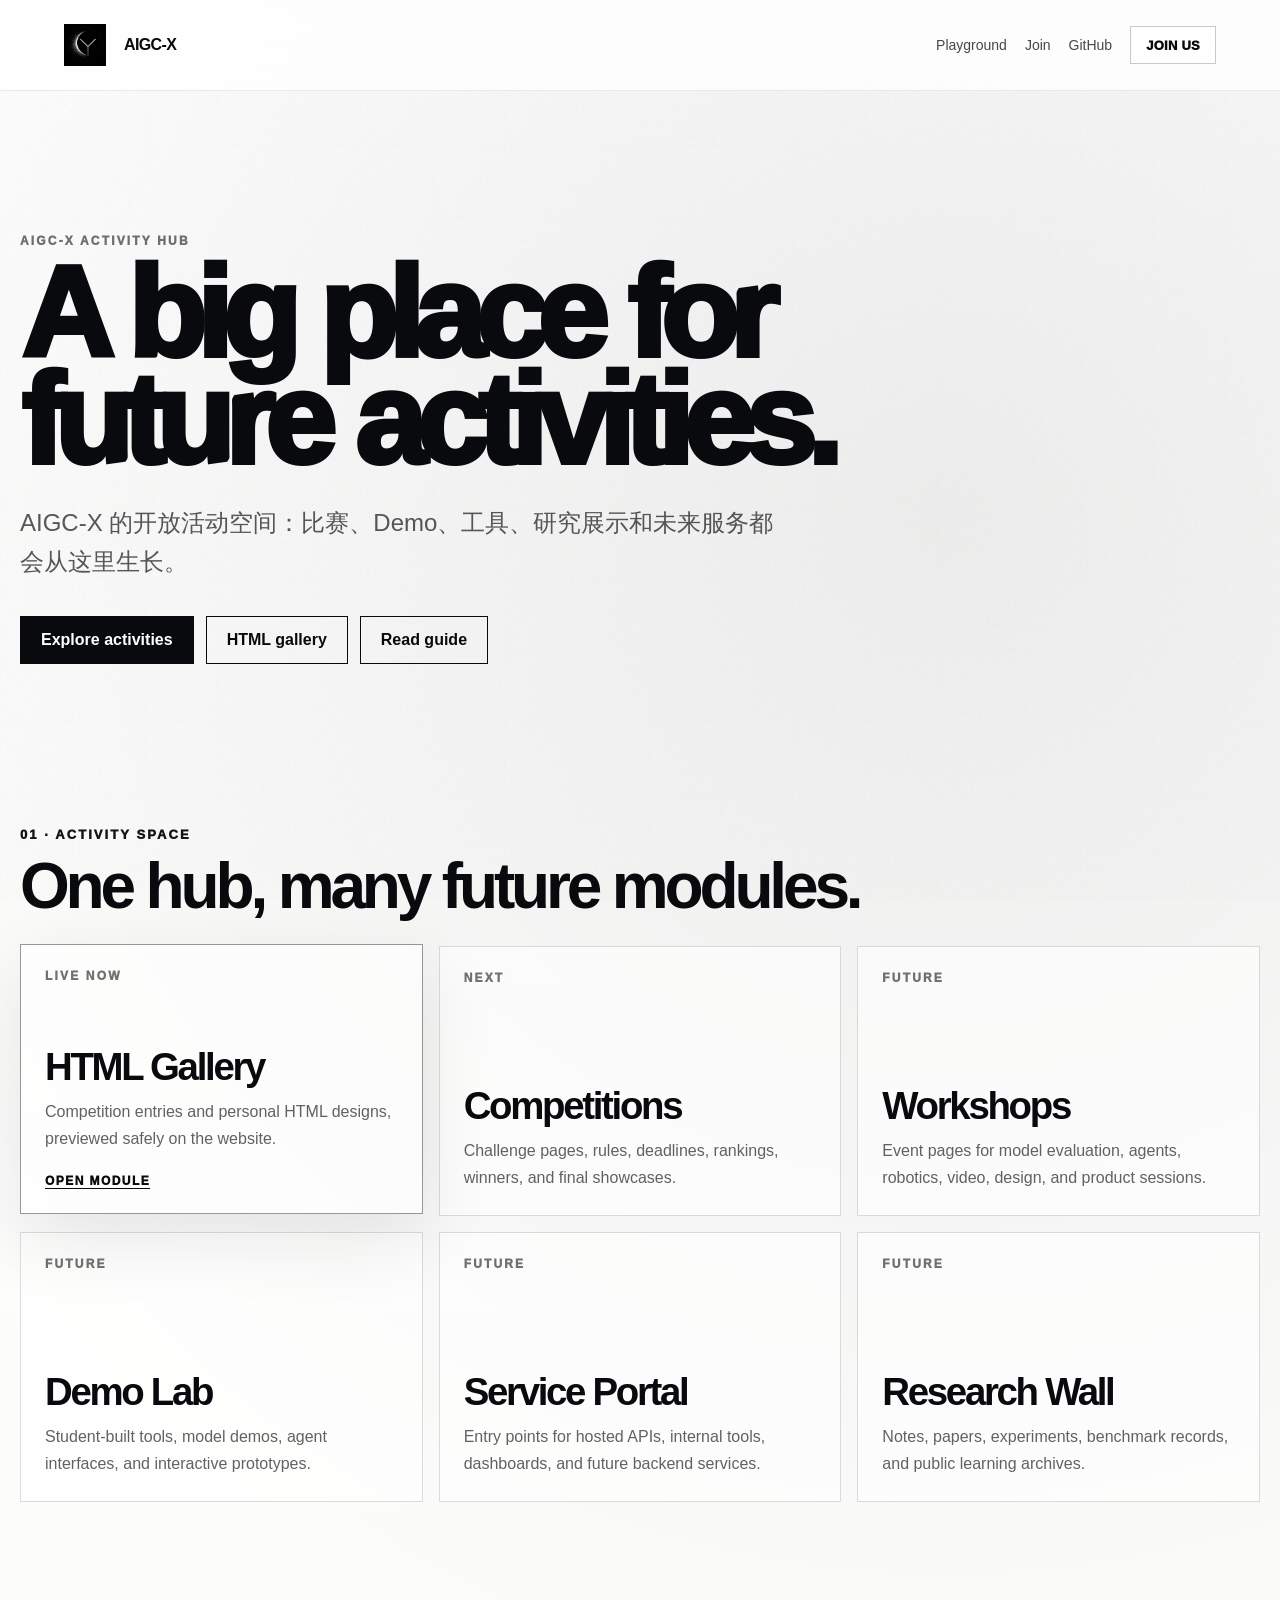
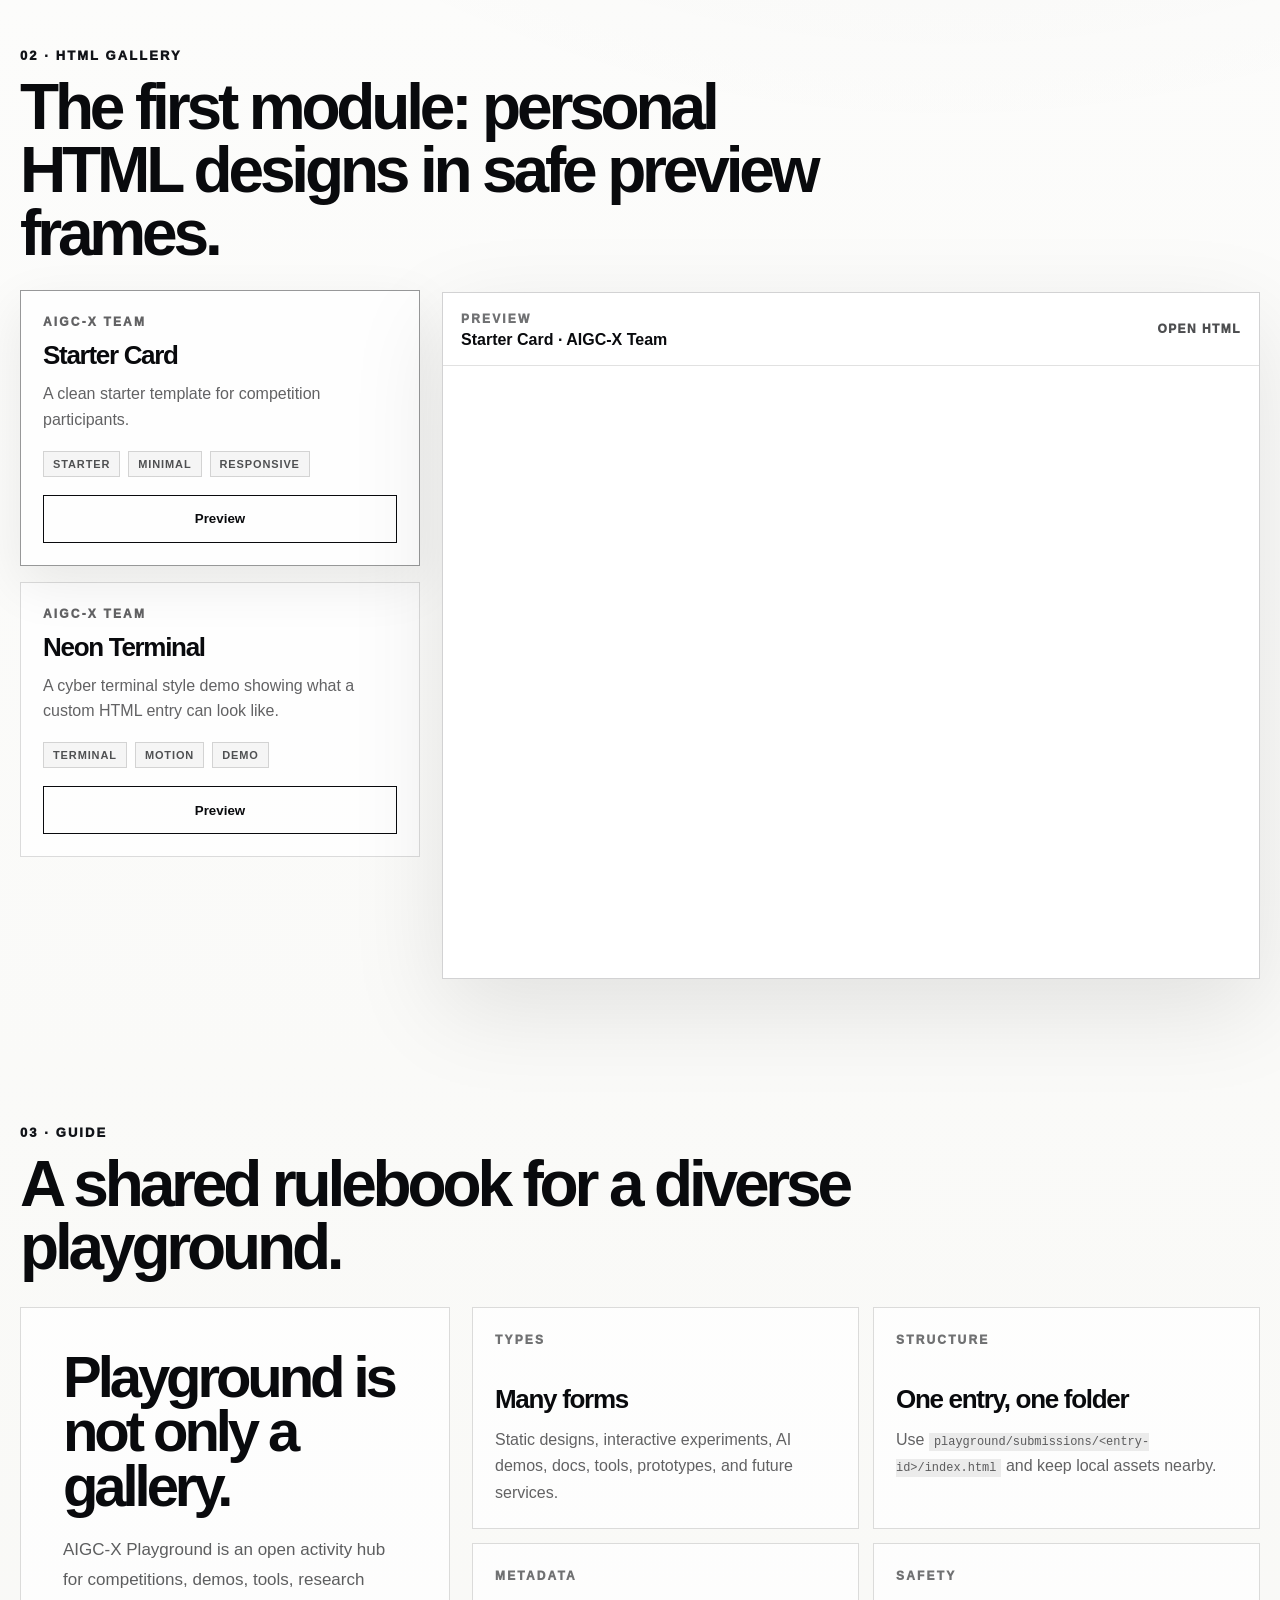
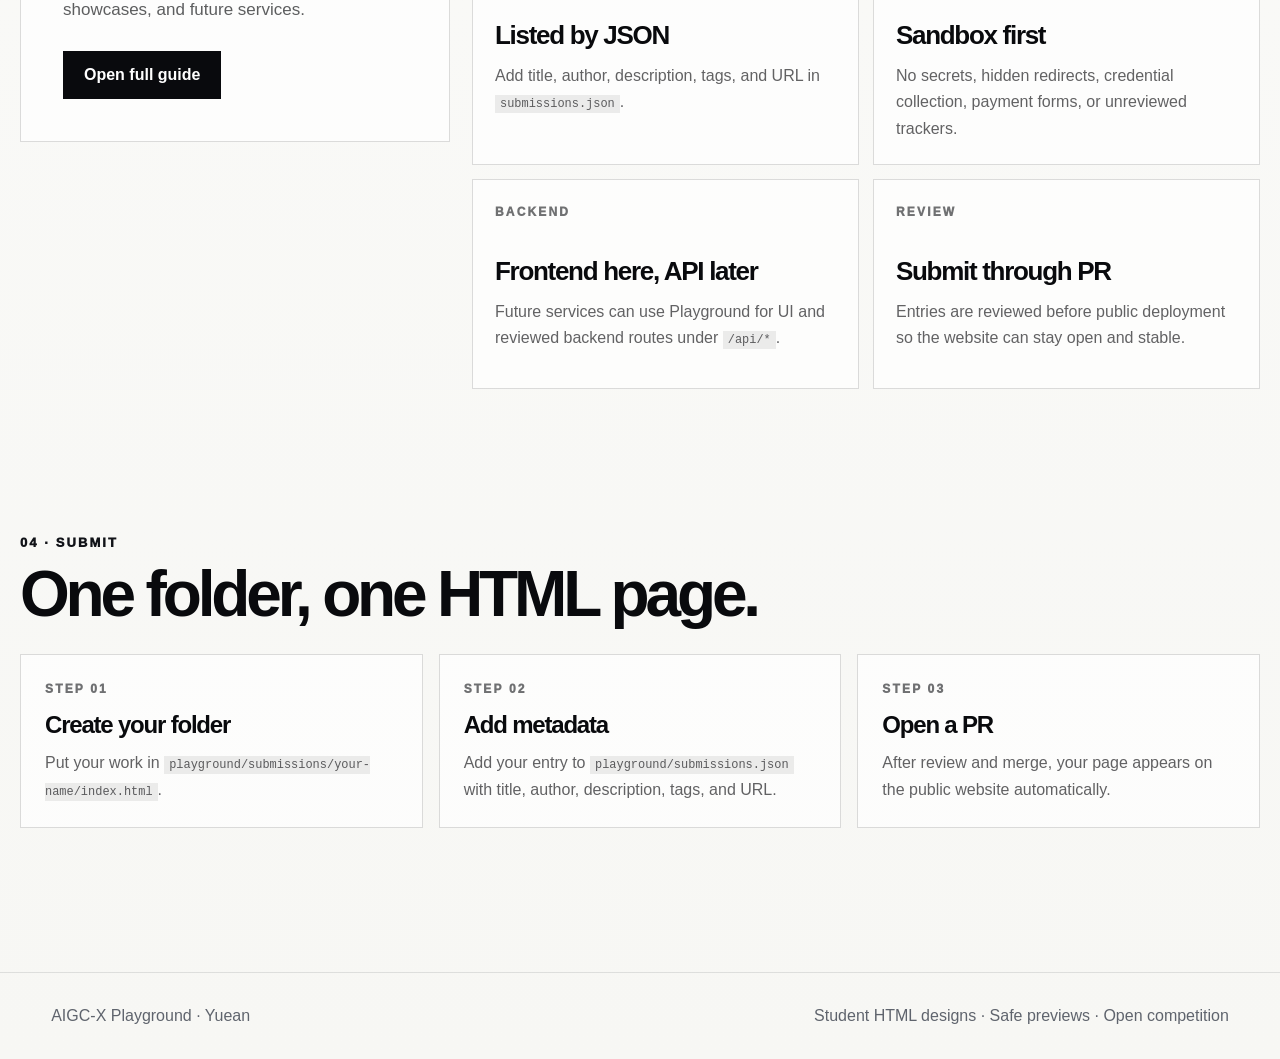
==== playground/index.html @ ba8da53d "Add Playground activity hub 我是王越  Signed-off-by: wangyue789 <wangyue789@noreply.gitcode.com>" ====
<!doctype html>
<html lang="en">
<head>
  <meta charset="UTF-8" />
  <meta name="viewport" content="width=device-width, initial-scale=1.0" />
  <title>AIGC-X Playground · Yuean</title>
  <meta name="description" content="AIGC-X Playground is a competition gallery for student-built HTML designs." />
  <meta name="theme-color" content="#ffffff" />
  <link rel="icon" type="image/png" href="../assets/favicon.png" />
  <link rel="stylesheet" href="../styles.css?v=20260609-playground" />
</head>
<body class="playground-page">
  <div class="noise"></div>

  <header class="nav">
    <a class="brand" href="../index.html" aria-label="AIGC-X home">
      <img class="brand-logo" src="../assets/yueon-mark-256.webp" alt="AIGC-X" width="42" height="42" decoding="async" />
      <span>AIGC-X</span>
    </a>
    <div class="nav-actions">
      <nav class="nav-links" aria-label="Main navigation">
        <a href="./index.html" aria-current="page">Playground</a>
        <a href="../join.html">Join</a>
        <a href="https://github.com/Yueon-Labs" target="_blank" rel="noreferrer">GitHub</a>
      </nav>
      <a class="nav-join" href="../join.html">Join us</a>
    </div>
  </header>

  <main class="playground-main">
    <section class="section-shell playground-hero" aria-labelledby="playgroundTitle">
      <p class="playground-kicker">AIGC-X Activity Hub</p>
      <h1 id="playgroundTitle">A big place for future activities.</h1>
      <p class="playground-lede">
        AIGC-X 的开放活动空间：比赛、Demo、工具、研究展示和未来服务都会从这里生长。
      </p>
      <div class="playground-actions">
        <a class="btn btn-primary" href="#activities">Explore activities</a>
        <a class="btn btn-secondary" href="#gallery">HTML gallery</a>
        <a class="btn btn-secondary" href="#guide">Read guide</a>
      </div>
    </section>

    <section class="section-shell activity-hub" id="activities" aria-labelledby="activitiesTitle">
      <div class="section-heading">
        <span>01 · Activity space</span>
        <h2 id="activitiesTitle">One hub, many future modules.</h2>
      </div>
      <div class="activity-grid">
        <article class="activity-card is-live">
          <span>Live now</span>
          <h3>HTML Gallery</h3>
          <p>Competition entries and personal HTML designs, previewed safely on the website.</p>
          <a href="#gallery">Open module</a>
        </article>
        <article class="activity-card">
          <span>Next</span>
          <h3>Competitions</h3>
          <p>Challenge pages, rules, deadlines, rankings, winners, and final showcases.</p>
        </article>
        <article class="activity-card">
          <span>Future</span>
          <h3>Workshops</h3>
          <p>Event pages for model evaluation, agents, robotics, video, design, and product sessions.</p>
        </article>
        <article class="activity-card">
          <span>Future</span>
          <h3>Demo Lab</h3>
          <p>Student-built tools, model demos, agent interfaces, and interactive prototypes.</p>
        </article>
        <article class="activity-card">
          <span>Future</span>
          <h3>Service Portal</h3>
          <p>Entry points for hosted APIs, internal tools, dashboards, and future backend services.</p>
        </article>
        <article class="activity-card">
          <span>Future</span>
          <h3>Research Wall</h3>
          <p>Notes, papers, experiments, benchmark records, and public learning archives.</p>
        </article>
      </div>
    </section>

    <section class="section-shell playground-panel" id="gallery" aria-labelledby="galleryTitle">
      <div class="section-heading">
        <span>02 · HTML Gallery</span>
        <h2 id="galleryTitle">The first module: personal HTML designs in safe preview frames.</h2>
      </div>
      <div class="playground-layout">
        <div class="submission-list" id="submissionList" aria-label="Competition submissions"></div>
        <section class="preview-stage" aria-label="Selected submission preview">
          <div class="preview-toolbar">
            <div>
              <span class="preview-label">Preview</span>
              <strong id="previewTitle">Select a submission</strong>
            </div>
            <a class="preview-open" id="previewOpen" href="#" target="_blank" rel="noreferrer" aria-disabled="true">Open HTML</a>
          </div>
          <iframe
            id="submissionFrame"
            title="Submission preview"
            sandbox="allow-scripts"
            loading="lazy"
            referrerpolicy="no-referrer"
          ></iframe>
        </section>
      </div>
    </section>

    <section class="section-shell playground-guide" id="guide" aria-labelledby="guideTitle">
      <div class="section-heading">
        <span>03 · Guide</span>
        <h2 id="guideTitle">A shared rulebook for a diverse playground.</h2>
      </div>
      <div class="guide-layout">
        <article class="guide-intro">
          <h3>Playground is not only a gallery.</h3>
          <p>
            AIGC-X Playground is an open activity hub for competitions, demos, tools,
            research showcases, and future services.
          </p>
          <a class="btn btn-primary" href="./GUIDE.md" target="_blank" rel="noreferrer">Open full guide</a>
        </article>
        <div class="guide-cards">
          <article>
            <span>Types</span>
            <h3>Many forms</h3>
            <p>Static designs, interactive experiments, AI demos, docs, tools, prototypes, and future services.</p>
          </article>
          <article>
            <span>Structure</span>
            <h3>One entry, one folder</h3>
            <p>Use <code>playground/submissions/&lt;entry-id&gt;/index.html</code> and keep local assets nearby.</p>
          </article>
          <article>
            <span>Metadata</span>
            <h3>Listed by JSON</h3>
            <p>Add title, author, description, tags, and URL in <code>submissions.json</code>.</p>
          </article>
          <article>
            <span>Safety</span>
            <h3>Sandbox first</h3>
            <p>No secrets, hidden redirects, credential collection, payment forms, or unreviewed trackers.</p>
          </article>
          <article>
            <span>Backend</span>
            <h3>Frontend here, API later</h3>
            <p>Future services can use Playground for UI and reviewed backend routes under <code>/api/*</code>.</p>
          </article>
          <article>
            <span>Review</span>
            <h3>Submit through PR</h3>
            <p>Entries are reviewed before public deployment so the website can stay open and stable.</p>
          </article>
        </div>
      </div>
    </section>

    <section class="section-shell playground-submit" id="submit" aria-labelledby="submitTitle">
      <div class="section-heading">
        <span>04 · Submit</span>
        <h2 id="submitTitle">One folder, one HTML page.</h2>
      </div>
      <div class="submit-grid">
        <article>
          <span>Step 01</span>
          <h3>Create your folder</h3>
          <p>Put your work in <code>playground/submissions/your-name/index.html</code>.</p>
        </article>
        <article>
          <span>Step 02</span>
          <h3>Add metadata</h3>
          <p>Add your entry to <code>playground/submissions.json</code> with title, author, description, tags, and URL.</p>
        </article>
        <article>
          <span>Step 03</span>
          <h3>Open a PR</h3>
          <p>After review and merge, your page appears on the public website automatically.</p>
        </article>
      </div>
    </section>
  </main>

  <footer class="footer">
    <span>AIGC-X Playground · Yuean</span>
    <span>Student HTML designs · Safe previews · Open competition</span>
  </footer>

  <script src="./playground.js?v=20260609-playground" defer></script>
</body>
</html>
---- styles.css ----
:root {
  color-scheme: light;
  --bg: #fff;
  --ink: #090a0d;
  --muted: #777b84;
  --line: rgba(9,10,13,.16);
  --soft: rgba(9,10,13,.055);
  --radius: 0px;
}

* { box-sizing: border-box; }
html { scroll-behavior: smooth; }
body {
  margin: 0;
  font-family: -apple-system, BlinkMacSystemFont, "Segoe UI", "PingFang SC", "Hiragino Sans GB", "Microsoft YaHei", "Noto Sans SC", Arial, sans-serif;
  background: var(--bg);
  color: var(--ink);
  overflow-x: hidden;
}

body::before {
  content: "";
  position: fixed;
  inset: 0;
  pointer-events: none;
  background-image:
    linear-gradient(rgba(9,10,13,.018) 1px, transparent 1px),
    linear-gradient(90deg, rgba(9,10,13,.018) 1px, transparent 1px);
  background-size: 72px 72px;
  opacity: .24;
}

.noise {
  position: fixed;
  inset: 0;
  opacity: .055;
  pointer-events: none;
  background-image: url("data:image/svg+xml,%3Csvg viewBox='0 0 240 240' xmlns='http://www.w3.org/2000/svg'%3E%3Cfilter id='n'%3E%3CfeTurbulence type='fractalNoise' baseFrequency='.9' numOctaves='3' stitchTiles='stitch'/%3E%3C/filter%3E%3Crect width='100%25' height='100%25' filter='url(%23n)' opacity='.65'/%3E%3C/svg%3E");
}

.cursor-glow {
  display: none;
  position: fixed;
  left: 0;
  top: 0;
  z-index: 1;
  width: clamp(220px, 28vw, 420px);
  height: clamp(220px, 28vw, 420px);
  border-radius: 50%;
  pointer-events: none;
  opacity: 0;
  background:
    radial-gradient(circle at 50% 50%,
      rgba(9,10,13,.105) 0%,
      rgba(9,10,13,.055) 23%,
      rgba(9,10,13,.018) 48%,
      transparent 72%);
  filter: blur(18px);
  mix-blend-mode: multiply;
  transform: translate3d(-50%, -50%, 0) scale(.92);
  transition: opacity .35s ease;
  will-change: transform, opacity;
}
.cursor-glow.is-active { opacity: .62; }
@media (pointer: fine) and (prefers-reduced-motion: no-preference) {
  .cursor-glow { display: block; }
}
@media (pointer: coarse), (prefers-reduced-motion: reduce) {
  .cursor-glow { display: none; }
}
a { color: inherit; text-decoration: none; }

.nav {
  position: fixed;
  top: 0;
  left: 0;
  right: 0;
  z-index: 10;
  display: flex;
  align-items: center;
  justify-content: space-between;
  padding: 24px clamp(24px, 5vw, 86px);
  background: rgba(255,255,255,.78);
  backdrop-filter: blur(18px);
  border-bottom: 1px solid rgba(9,10,13,.08);
}
.brand, .nav-links, .nav-actions { display: flex; align-items: center; gap: 18px; }
.brand { font-weight: 900; letter-spacing: -.04em; }
.brand-logo {
  width: 42px;
  height: 42px;
  object-fit: cover;
  display: block;
  filter: none;
}
.nav-links { color: #111318; font-size: 14px; }
.nav-links a { opacity: .78; }
.nav-links a:hover { opacity: 1; }
.nav-join {
  display: inline-flex;
  align-items: center;
  justify-content: center;
  min-height: 38px;
  padding: 0 15px;
  border: 1px solid rgba(9,10,13,.22);
  background: rgba(255,255,255,.58);
  font-size: 13px;
  font-weight: 950;
  letter-spacing: .02em;
  text-transform: uppercase;
  transition: background .2s ease, color .2s ease, border-color .2s ease, transform .2s ease;
}
.nav-join:hover,
.nav-join.is-active {
  background: var(--ink);
  border-color: var(--ink);
  color: var(--bg);
  transform: translateY(-1px);
}

.section-shell {
  width: min(1280px, calc(100vw - 40px));
  margin: 0 auto;
  position: relative;
  z-index: 1;
}

.hero {
  width: 100%;
  min-height: 100vh;
  display: grid;
  place-items: center;
  overflow: hidden;
}

#tencentField {
  position: absolute;
  inset: 0;
  z-index: auto;
  overflow: hidden;
  background: #fff;
}
.micro-word-canvas {
  position: absolute;
  inset: -2vh -6vw auto -6vw;
  width: 112vw;
  height: 70vh;
  min-height: 560px;
  opacity: .94;
  will-change: transform;
}
.ambient-word {
  position: absolute;
  left: 0;
  top: 0;
  color: rgba(9,10,13,.3);
  font-size: var(--fs, 10px);
  font-weight: 800;
  letter-spacing: .06em;
  text-transform: uppercase;
  white-space: nowrap;
  transform: translate3d(-999px, -999px, 0);
  will-change: transform, opacity;
  pointer-events: none;
}
.ambient-word.strong { color: rgba(9,10,13,.46); font-weight: 950; }


.flow-lines {
  position: absolute;
  inset: 0;
  opacity: .32;
  pointer-events: none;
  background:
    repeating-linear-gradient(
      0deg,
      transparent 0 46px,
      rgba(9,10,13,.024) 47px,
      transparent 49px
    );
  mask-image: linear-gradient(90deg, transparent, black 16%, black 84%, transparent);
  transform: translate3d(0, 0, 0);
  animation: flowDrift 18s linear infinite;
}
.flow-lines::before,
.flow-lines::after {
  content: "";
  position: absolute;
  inset: 0;
  background: repeating-linear-gradient(
    8deg,
    transparent 0 88px,
    rgba(9,10,13,.02) 89px,
    transparent 91px
  );
}
.flow-lines::after {
  background: repeating-linear-gradient(
    -7deg,
    transparent 0 118px,
    rgba(9,10,13,.016) 119px,
    transparent 121px
  );
  animation: flowDriftReverse 24s linear infinite;
}
@keyframes flowDrift {
  from { background-position: 0 0; transform: translate3d(-2%, 0, 0); }
  to { background-position: 0 240px; transform: translate3d(2%, 0, 0); }
}
@keyframes flowDriftReverse {
  from { background-position: 0 0; transform: translate3d(2%, 0, 0); }
  to { background-position: 0 -260px; transform: translate3d(-2%, 0, 0); }
}

.bottom-flow {
  position: absolute;
  left: 0;
  right: 0;
  bottom: 0;
  z-index: 2;
  height: 44vh;
  pointer-events: none;
  overflow: hidden;
  opacity: 1;
  mask-image: linear-gradient(180deg, transparent 0%, black 18%, black 92%, transparent 100%);
}
.bottom-flow::before {
  content: none;
}
.bottom-flow-canvas {
  position: absolute;
  inset: 0;
  width: 100%;
  height: 100%;
  opacity: 1;
}
.flow-word {
  position: absolute;
  left: 0;
  top: 0;
  color: rgba(9,10,13,.22);
  font-size: var(--fs, 9px);
  font-weight: 850;
  letter-spacing: .08em;
  text-transform: uppercase;
  white-space: nowrap;
  transform: translate3d(-999px,-999px,0);
  will-change: transform, opacity;
}
.flow-word.strong { color: rgba(9,10,13,.42); font-weight: 950; }
.flow-thread {
  position: absolute;
  height: 1px;
  background: linear-gradient(90deg, transparent, rgba(9,10,13,.11), transparent);
  transform-origin: center;
  opacity: .26;
}
@keyframes bottomCurrent {
  from { background-position: 0 0, 0 0; transform: translate3d(-1.5%, 0, 0); }
  to { background-position: 0 180px, 0 -220px; transform: translate3d(1.5%, 0, 0); }
}

.hero::after {
  content: "";
  position: absolute;
  inset: 0;
  z-index: 1;
  pointer-events: none;
  background:
    radial-gradient(circle at 50% 55%, rgba(255,255,255,.18) 0 10rem, rgba(255,255,255,.18) 26rem, transparent 100%);
}
.hero-center {
  position: relative;
  z-index: 2;
  text-align: center;
  transform: translateY(9vh);
}
h1 {
  margin: 0;
  font-size: clamp(54px, 8.5vw, 128px);
  line-height: .86;
  letter-spacing: -.055em;
  word-spacing: .02em;
  font-weight: 950;
  color: var(--ink);
  text-transform: uppercase;
}
.hero-center h1 { text-transform: none; }
.hero-subtitle {
  margin: 18px 0 0;
  color: rgba(9,10,13,.56);
  font-size: clamp(16px, 2.2vw, 28px);
  font-weight: 850;
  letter-spacing: .18em;
  text-transform: none;
}

.btn {
  display: inline-flex;
  align-items: center;
  justify-content: center;
  min-height: 48px;
  padding: 0 20px;
  font-weight: 800;
  border: 1px solid var(--ink);
  background: transparent;
  color: var(--ink);
  transition: background .2s ease, color .2s ease;
}
.btn:hover { background: var(--ink); color: var(--bg); }
.btn-primary { background: var(--ink); color: var(--bg); }
.btn-secondary { background: transparent; color: var(--ink); }

.manifesto { padding: 20px 0 100px; }
.manifesto p {
  margin: 0;
  padding: clamp(26px, 5vw, 52px);
  border: 1px solid var(--line);
  background: rgba(255,255,255,.38);
  color: #15171c;
  font-size: clamp(24px, 4.2vw, 52px);
  line-height: 1.14;
  letter-spacing: -.055em;
}
.section-heading { margin: 0 0 28px; }
.section-heading span { color: #111318; font-size: 13px; font-weight: 950; letter-spacing: .16em; text-transform: uppercase; }
.section-heading h2 {
  max-width: 860px;
  margin: 12px 0 0;
  font-size: clamp(34px, 5vw, 68px);
  line-height: .98;
  letter-spacing: -.065em;
}
.grid { display: grid; }
.cards-grid { grid-template-columns: repeat(3, 1fr); gap: 16px; padding-bottom: 110px; }
.scope-card, .project-card, .join-copy, .roles {
  border: 1px solid var(--line);
  background: rgba(255,255,255,.32);
}
.scope-card { min-height: 230px; padding: 24px; transition: border-color .2s ease, background .2s ease; }
.scope-card:hover { border-color: rgba(9,10,13,.55); background: rgba(255,255,255,.55); }
.scope-card span { color: rgba(9,10,13,.52); font-size: 13px; font-weight: 950; }
.scope-card h3 { margin: 44px 0 12px; font-size: 25px; letter-spacing: -.04em; }
.scope-card p { margin: 0; color: #5f646d; line-height: 1.7; }
.project-section { padding-bottom: 110px; }
.project-card {
  display: flex; align-items: flex-end; justify-content: space-between; gap: 28px;
  padding: clamp(26px, 5vw, 52px);
  background: rgba(255,255,255,.42);
}
.project-label { color: var(--ink) !important; font-size: 13px; font-weight: 950; letter-spacing: .16em; text-transform: uppercase; }
.project-card h3 { margin: 0; max-width: 780px; font-size: clamp(28px, 4vw, 52px); line-height: 1.02; letter-spacing: -.055em; }
.project-card p { color: #5f646d; line-height: 1.8; max-width: 760px; }
.join-section { padding-bottom: 90px; }
.join-grid { display: grid; grid-template-columns: 1fr .9fr; gap: 16px; }
.join-copy, .roles { padding: clamp(26px, 4vw, 42px); }
.join-copy p { color: #15171c; font-size: 22px; line-height: 1.65; margin: 0 0 28px; }
.roles { display: flex; flex-wrap: wrap; align-content: center; gap: 12px; }
.roles span {
  border: 1px solid rgba(9,10,13,.16);
  background: rgba(255,255,255,.38);
  padding: 12px 16px;
  font-weight: 850;
}
.footer {
  position: relative; z-index: 1;
  display: flex; justify-content: space-between; gap: 20px; flex-wrap: wrap;
  color: #5f646d;
  padding: 34px clamp(20px, 4vw, 72px);
  border-top: 1px solid rgba(9,10,13,.1);
}

.join-page {
  --bg: #fff;
  --ink: #080a0c;
  --line: rgba(8,10,12,.18);
  background: var(--bg);
}
.join-page .nav {
  background: rgba(255,255,255,.86);
}
.join-page .nav-join:hover,
.join-page .nav-join.is-active {
  transform: none;
}
.join-main {
  height: 100vh;
  overflow: hidden;
}
.join-hero {
  position: relative;
  height: 100vh;
  min-height: 100vh;
  overflow: hidden;
  display: grid;
  align-items: end;
  padding: clamp(118px, 16vh, 168px) clamp(20px, 5vw, 86px) clamp(34px, 7vh, 72px);
}
.join-hero::after {
  content: "";
  position: absolute;
  z-index: 1;
  left: 0;
  right: 0;
  bottom: 0;
  height: 62vh;
  pointer-events: none;
  background: linear-gradient(180deg, transparent 0%, rgba(255,255,255,.42) 30%, rgba(255,255,255,.84) 100%);
}
.join-grid-overlay {
  position: absolute;
  inset: 0;
  width: 100%;
  height: 100%;
  pointer-events: none;
}
.join-grid-overlay {
  z-index: 1;
  opacity: .5;
  background-image:
    linear-gradient(rgba(8,10,12,.05) 1px, transparent 1px),
    linear-gradient(90deg, rgba(8,10,12,.05) 1px, transparent 1px);
  background-size: 56px 56px;
  mask-image: linear-gradient(180deg, transparent, black 22%, black 86%, transparent);
}
.join-static-map {
  position: absolute;
  z-index: 1;
  inset: 90px clamp(20px, 5vw, 86px) 90px;
  pointer-events: none;
  overflow: hidden;
  border: 1px solid rgba(8,10,12,.14);
  background:
    linear-gradient(90deg, transparent 0 24%, rgba(8,10,12,.08) 24% calc(24% + 1px), transparent calc(24% + 1px) 100%),
    linear-gradient(90deg, transparent 0 62%, rgba(8,10,12,.08) 62% calc(62% + 1px), transparent calc(62% + 1px) 100%),
    linear-gradient(180deg, transparent 0 38%, rgba(8,10,12,.08) 38% calc(38% + 1px), transparent calc(38% + 1px) 100%);
}
.map-axis,
.map-label {
  position: absolute;
  display: block;
}
.map-axis {
  height: 1px;
  background: rgba(8,10,12,.42);
  transform-origin: left center;
}
.map-axis::after {
  content: "";
  position: absolute;
  left: -72px;
  top: -1px;
  width: 72px;
  height: 3px;
  background: linear-gradient(90deg, transparent, rgba(8,10,12,.72), transparent);
  animation: mapSignal 6.2s cubic-bezier(.45, 0, .2, 1) infinite;
}
.map-axis-a {
  left: 5%;
  top: 24%;
  width: 54%;
  transform: rotate(-7deg);
}
.map-axis-b {
  left: 18%;
  top: 52%;
  width: 62%;
  transform: rotate(6deg);
}
.map-axis-c {
  left: 52%;
  top: 16%;
  width: 34%;
  transform: rotate(42deg);
}
.map-axis-b::after { animation-delay: 1.5s; }
.map-axis-c::after { animation-delay: 3s; }
.map-label {
  color: rgba(8,10,12,.46);
  font-size: 10px;
  font-weight: 950;
  letter-spacing: .18em;
  text-transform: uppercase;
}
.label-a { left: 6%; top: 28%; }
.label-b { left: 50%; top: 12%; }
.label-c { right: 5%; bottom: 18%; }
@keyframes mapSignal {
  0% { transform: translateX(0); opacity: 0; }
  14% { opacity: .55; }
  52% { opacity: .55; }
  72%, 100% { transform: translateX(70vw); opacity: 0; }
}
.join-content {
  position: relative;
  z-index: 2;
  width: min(980px, 100%);
}
.join-statement {
  max-width: 900px;
}
.join-kicker {
  margin: 0 0 18px;
  font-size: 13px;
  font-weight: 950;
  letter-spacing: .16em;
  text-transform: uppercase;
  text-shadow: 0 0 18px rgba(255,255,255,.92), 0 0 4px rgba(255,255,255,.92);
}
.join-statement h1 {
  max-width: 760px;
  font-size: clamp(70px, 13vw, 178px);
  line-height: .78;
  letter-spacing: -.07em;
}
.join-lede {
  max-width: 650px;
  margin: 30px 0 0;
  color: #282d34;
  font-size: clamp(18px, 2vw, 24px);
  line-height: 1.42;
  letter-spacing: -.025em;
  text-shadow: 0 0 18px rgba(255,255,255,.94), 0 0 4px rgba(255,255,255,.94);
}
.join-actions {
  display: flex;
  flex-wrap: wrap;
  gap: 12px;
  margin-top: 30px;
}
.qq-card {
  width: min(640px, 100%);
  margin-top: 28px;
  display: grid;
  grid-template-columns: minmax(98px, auto) minmax(0, 1fr) auto;
  align-items: center;
  gap: clamp(14px, 2vw, 24px);
  border-top: 1px solid rgba(8,10,12,.26);
  border-bottom: 1px solid rgba(8,10,12,.26);
  background: rgba(255,255,255,.62);
  padding: 18px 0;
}
.qq-label {
  display: block;
  color: #2f363d;
  font-size: 12px;
  font-weight: 950;
  letter-spacing: .18em;
  text-transform: uppercase;
}
.qq-card strong {
  display: block;
  margin: 0;
  font-size: clamp(32px, 4vw, 48px);
  line-height: 1;
  letter-spacing: -.045em;
}
.qq-copy {
  min-width: 156px;
}
.join-radar {
  position: absolute;
  z-index: 2;
  left: clamp(20px, 5vw, 86px);
  right: clamp(20px, 5vw, 86px);
  bottom: 18px;
  display: flex;
  justify-content: space-between;
  gap: 16px;
  color: rgba(8,10,12,.58);
  font-size: 11px;
  font-weight: 900;
  letter-spacing: .18em;
  text-transform: uppercase;
}

@media (max-width: 980px) {
  .cards-grid { grid-template-columns: repeat(2, 1fr); }
  .join-grid, .project-card { grid-template-columns: 1fr; display: grid; }
  .join-content { grid-template-columns: 1fr; }
  .qq-card { max-width: none; }
}
@media (max-width: 640px) {
  .nav-links { display: none; }
  .nav { padding: 18px 20px; }
  .brand { gap: 10px; }
  .brand-logo { width: 34px; height: 34px; }
  .brand span { font-size: 14px; }
  .nav-join { min-height: 34px; padding: 0 12px; font-size: 11px; }
  .cards-grid { grid-template-columns: 1fr; }
  h1 { font-size: clamp(42px, 14vw, 74px); }
  .micro-word-canvas { width: 160vw; left: -30vw; }
  .join-main { height: 100svh; }
  .join-hero { height: 100svh; min-height: 100svh; padding: 104px 20px 72px; }
  .join-hero::after { height: 78vh; }
  .join-static-map {
    inset: 72px 20px 52px;
  }
  .map-axis-a { width: 78%; }
  .map-axis-b { left: 8%; width: 76%; }
  .map-axis-c { left: 46%; width: 44%; }
  .join-statement h1 { font-size: clamp(62px, 21vw, 100px); }
  .join-lede { font-size: 17px; line-height: 1.5; }
  .qq-card {
    grid-template-columns: 1fr;
    gap: 12px;
    margin-top: 24px;
    padding: 16px 0;
  }
  .qq-copy {
    width: 100%;
    min-width: 0;
  }
  .join-radar {
    display: grid;
    grid-template-columns: repeat(2, minmax(0, 1fr));
    font-size: 9px;
    bottom: 14px;
  }
  .qq-card strong { font-size: clamp(32px, 11vw, 46px); }
}

@media (prefers-reduced-motion: reduce) {
  .flow-lines,
  .flow-lines::after {
    animation: none !important;
  }
  .map-axis::after {
    animation: none !important;
  }
  .ambient-word,
  .flow-word,
  .micro-word-canvas {
    will-change: auto;
  }
}

/* Playground */
.playground-page {
  min-height: 100vh;
  background:
    radial-gradient(circle at 74% 12%, rgba(9,10,13,.07), transparent 32%),
    linear-gradient(180deg, #fff 0%, #f7f7f4 100%);
}
.playground-main {
  padding: 132px 0 72px;
}
.playground-hero {
  min-height: 56vh;
  display: flex;
  flex-direction: column;
  justify-content: center;
  padding: clamp(44px, 7vw, 90px) 0;
}
.playground-kicker,
.preview-label,
.submission-author,
.submit-grid article span {
  color: rgba(9,10,13,.58);
  font-size: 12px;
  font-weight: 950;
  letter-spacing: .18em;
  text-transform: uppercase;
}
.playground-hero h1 {
  width: min(980px, 100%);
  margin: 0;
  font-size: clamp(58px, 10vw, 148px);
  line-height: .84;
  letter-spacing: -.075em;
  text-transform: none;
}
.playground-lede {
  width: min(760px, 100%);
  margin: 28px 0 0;
  color: rgba(9,10,13,.68);
  font-size: clamp(18px, 2vw, 24px);
  line-height: 1.65;
}
.playground-actions {
  display: flex;
  flex-wrap: wrap;
  gap: 12px;
  margin-top: 34px;
}
.playground-panel,
.playground-submit {
  padding: 72px 0;
}
.playground-layout {
  display: grid;
  grid-template-columns: minmax(280px, 400px) minmax(0, 1fr);
  gap: 22px;
  align-items: start;
}
.submission-list {
  display: grid;
  gap: 14px;
}
.submission-card {
  display: grid;
  gap: 18px;
  padding: 22px;
  border: 1px solid rgba(9,10,13,.14);
  background: rgba(255,255,255,.72);
  transition: border-color .2s ease, box-shadow .2s ease, transform .2s ease;
}
.submission-card.is-active,
.submission-card:hover {
  border-color: rgba(9,10,13,.42);
  box-shadow: 0 18px 50px rgba(9,10,13,.08);
  transform: translateY(-2px);
}
.submission-card h3 {
  margin: 8px 0 10px;
  font-size: 26px;
  letter-spacing: -.05em;
}
.submission-card p {
  margin: 0;
  color: rgba(9,10,13,.64);
  line-height: 1.6;
}
.submission-tags {
  display: flex;
  flex-wrap: wrap;
  gap: 8px;
}
.submission-tags span {
  padding: 6px 9px;
  border: 1px solid rgba(9,10,13,.14);
  background: rgba(9,10,13,.035);
  color: rgba(9,10,13,.7);
  font-size: 11px;
  font-weight: 850;
  letter-spacing: .08em;
  text-transform: uppercase;
}
.preview-stage {
  position: sticky;
  top: 104px;
  overflow: hidden;
  border: 1px solid rgba(9,10,13,.18);
  background: #fff;
  box-shadow: 0 30px 90px rgba(9,10,13,.1);
}
.preview-toolbar {
  min-height: 70px;
  display: flex;
  align-items: center;
  justify-content: space-between;
  gap: 18px;
  padding: 16px 18px;
  border-bottom: 1px solid rgba(9,10,13,.12);
  background: rgba(255,255,255,.9);
}
.preview-toolbar strong {
  display: block;
  margin-top: 4px;
  font-size: 16px;
}
.preview-open {
  color: rgba(9,10,13,.72);
  font-size: 12px;
  font-weight: 950;
  letter-spacing: .12em;
  text-transform: uppercase;
}
.preview-open[aria-disabled="true"] {
  pointer-events: none;
  opacity: .4;
}
#submissionFrame {
  display: block;
  width: 100%;
  height: min(68vh, 720px);
  min-height: 520px;
  border: 0;
  background: #fff;
}
.submit-grid {
  display: grid;
  grid-template-columns: repeat(3, minmax(0, 1fr));
  gap: 16px;
}
.submit-grid article {
  padding: 24px;
  border: 1px solid rgba(9,10,13,.14);
  background: rgba(255,255,255,.66);
}
.submit-grid h3 {
  margin: 14px 0 10px;
  font-size: 24px;
  letter-spacing: -.05em;
}
.submit-grid p {
  margin: 0;
  color: rgba(9,10,13,.64);
  line-height: 1.7;
}
.submit-grid code {
  padding: 2px 5px;
  background: rgba(9,10,13,.07);
  font-size: .92em;
}
.submission-error {
  padding: 22px;
  border: 1px solid rgba(160,20,20,.22);
  color: #8b1111;
  background: rgba(160,20,20,.045);
}
@media (max-width: 980px) {
  .playground-layout,
  .submit-grid {
    grid-template-columns: 1fr;
  }
  .preview-stage {
    position: relative;
    top: auto;
  }
}
@media (max-width: 640px) {
  .playground-main { padding-top: 104px; }
  .playground-hero { min-height: auto; }
  #submissionFrame { min-height: 440px; height: 62vh; }
  .preview-toolbar { align-items: flex-start; flex-direction: column; }
}
.playground-guide {
  padding: 72px 0;
}
.guide-layout {
  display: grid;
  grid-template-columns: minmax(280px, 430px) minmax(0, 1fr);
  gap: 22px;
  align-items: start;
}
.guide-intro,
.guide-cards article {
  border: 1px solid rgba(9,10,13,.14);
  background: rgba(255,255,255,.68);
}
.guide-intro {
  position: sticky;
  top: 104px;
  padding: clamp(26px, 4vw, 42px);
}
.guide-intro h3 {
  margin: 0;
  font-size: clamp(34px, 5vw, 58px);
  line-height: .94;
  letter-spacing: -.07em;
}
.guide-intro p {
  margin: 22px 0 26px;
  color: rgba(9,10,13,.66);
  font-size: 17px;
  line-height: 1.75;
}
.guide-cards {
  display: grid;
  grid-template-columns: repeat(2, minmax(0, 1fr));
  gap: 14px;
}
.guide-cards article {
  min-height: 210px;
  padding: 22px;
}
.guide-cards span {
  color: rgba(9,10,13,.58);
  font-size: 12px;
  font-weight: 950;
  letter-spacing: .18em;
  text-transform: uppercase;
}
.guide-cards h3 {
  margin: 36px 0 12px;
  font-size: 26px;
  letter-spacing: -.05em;
}
.guide-cards p {
  margin: 0;
  color: rgba(9,10,13,.64);
  line-height: 1.65;
}
.guide-cards code {
  padding: 2px 5px;
  background: rgba(9,10,13,.07);
  font-size: .92em;
}
@media (max-width: 980px) {
  .guide-layout,
  .guide-cards {
    grid-template-columns: 1fr;
  }
  .guide-intro {
    position: relative;
    top: auto;
  }
}
.activity-hub {
  padding: 72px 0;
}
.activity-grid {
  display: grid;
  grid-template-columns: repeat(3, minmax(0, 1fr));
  gap: 16px;
}
.activity-card {
  min-height: 270px;
  display: flex;
  flex-direction: column;
  justify-content: space-between;
  padding: 24px;
  border: 1px solid rgba(9,10,13,.14);
  background: rgba(255,255,255,.62);
  transition: transform .2s ease, border-color .2s ease, box-shadow .2s ease;
}
.activity-card.is-live,
.activity-card:hover {
  border-color: rgba(9,10,13,.42);
  box-shadow: 0 24px 70px rgba(9,10,13,.09);
  transform: translateY(-2px);
}
.activity-card span {
  color: rgba(9,10,13,.58);
  font-size: 12px;
  font-weight: 950;
  letter-spacing: .18em;
  text-transform: uppercase;
}
.activity-card h3 {
  margin: auto 0 14px;
  font-size: clamp(28px, 3vw, 42px);
  line-height: .95;
  letter-spacing: -.06em;
}
.activity-card p {
  margin: 0;
  color: rgba(9,10,13,.64);
  line-height: 1.65;
}
.activity-card a {
  width: fit-content;
  margin-top: 22px;
  border-bottom: 1px solid currentColor;
  font-size: 12px;
  font-weight: 950;
  letter-spacing: .12em;
  text-transform: uppercase;
}
@media (max-width: 980px) {
  .activity-grid {
    grid-template-columns: repeat(2, minmax(0, 1fr));
  }
}
@media (max-width: 640px) {
  .activity-grid {
    grid-template-columns: 1fr;
  }
  .activity-card {
    min-height: 220px;
  }
}
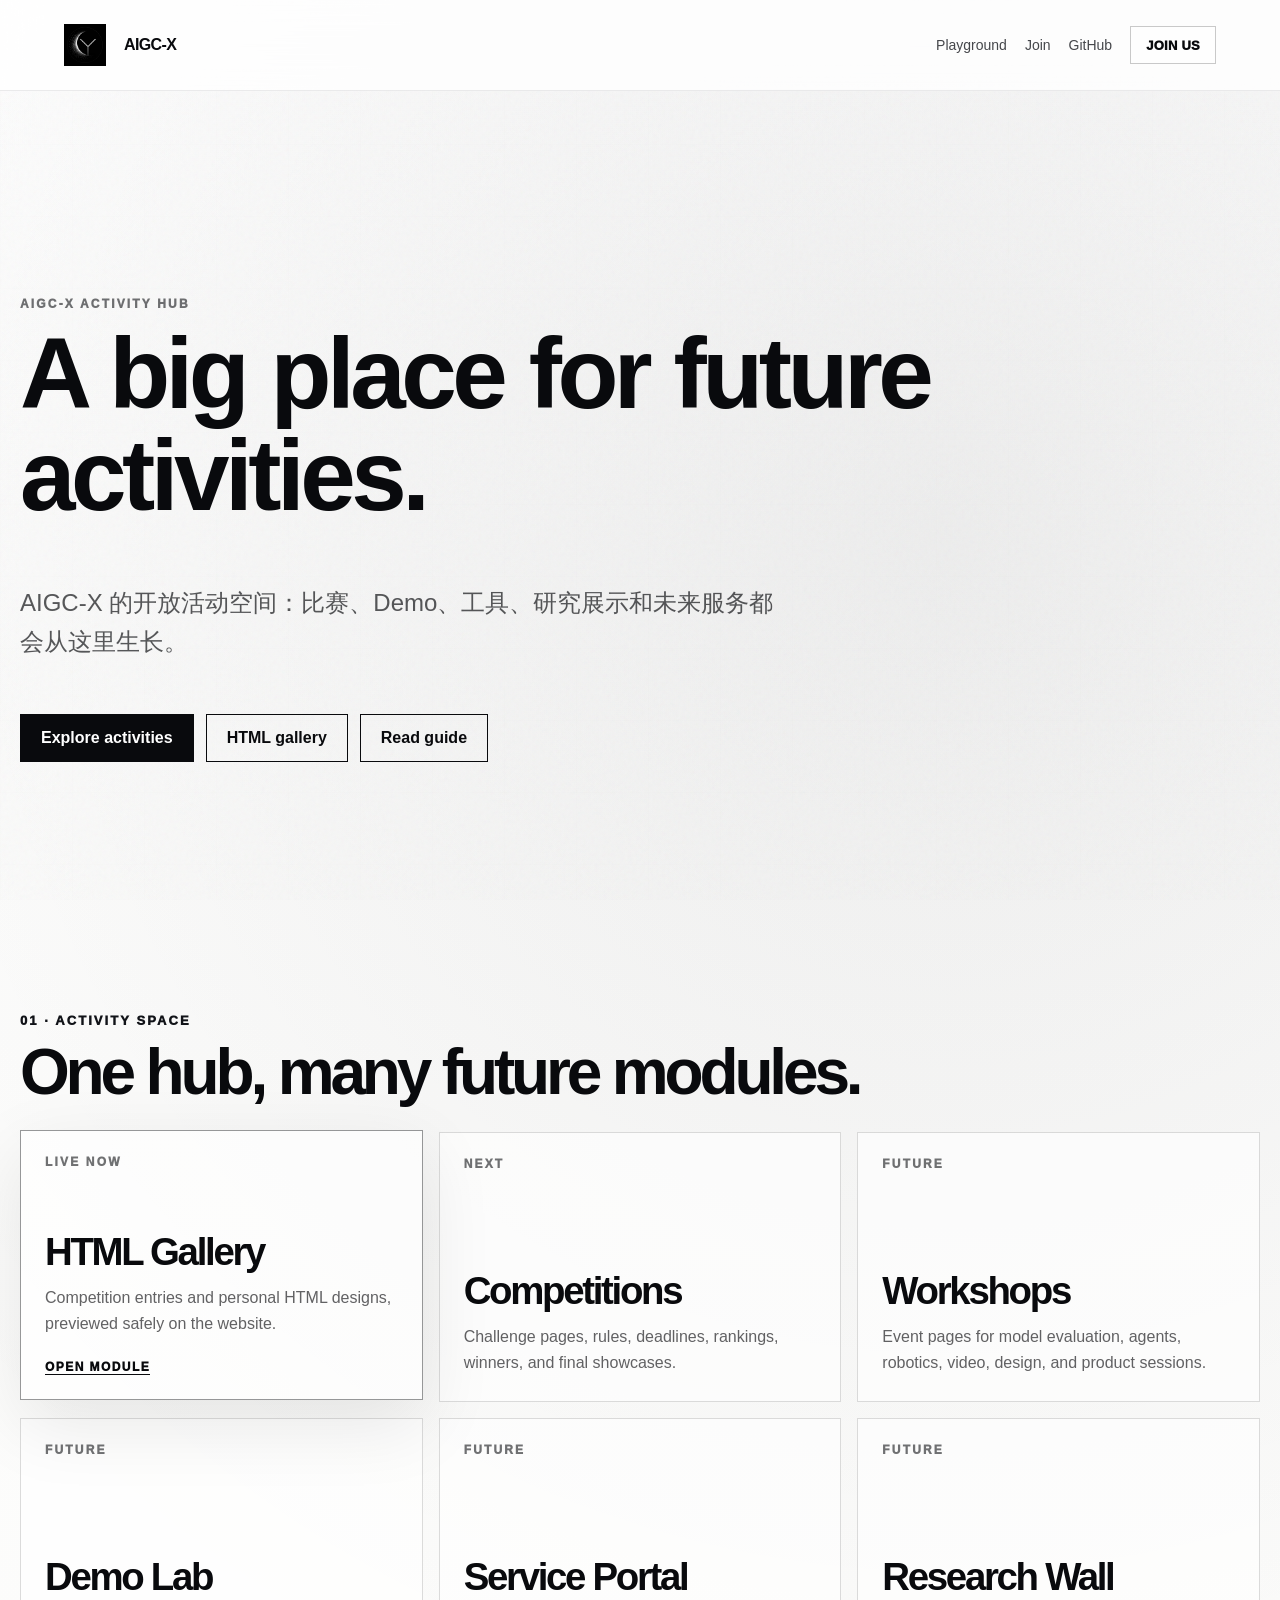
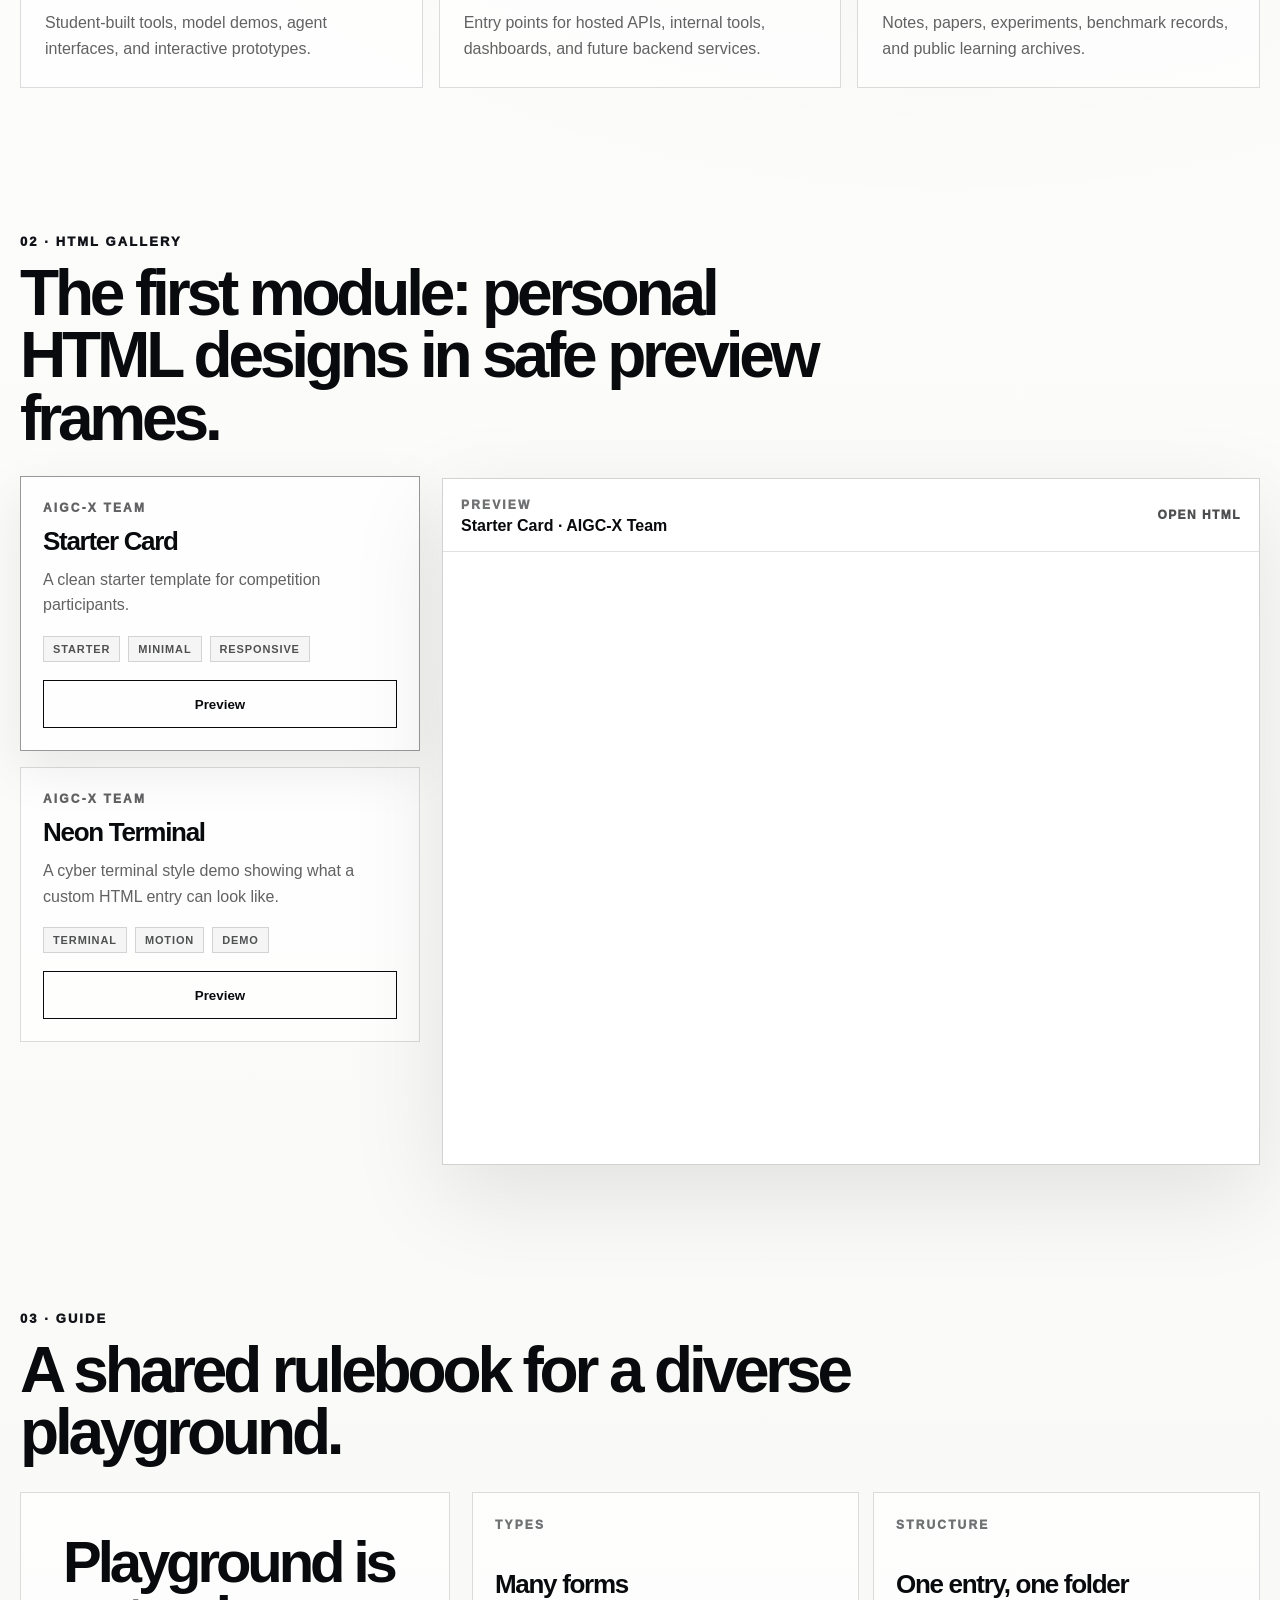
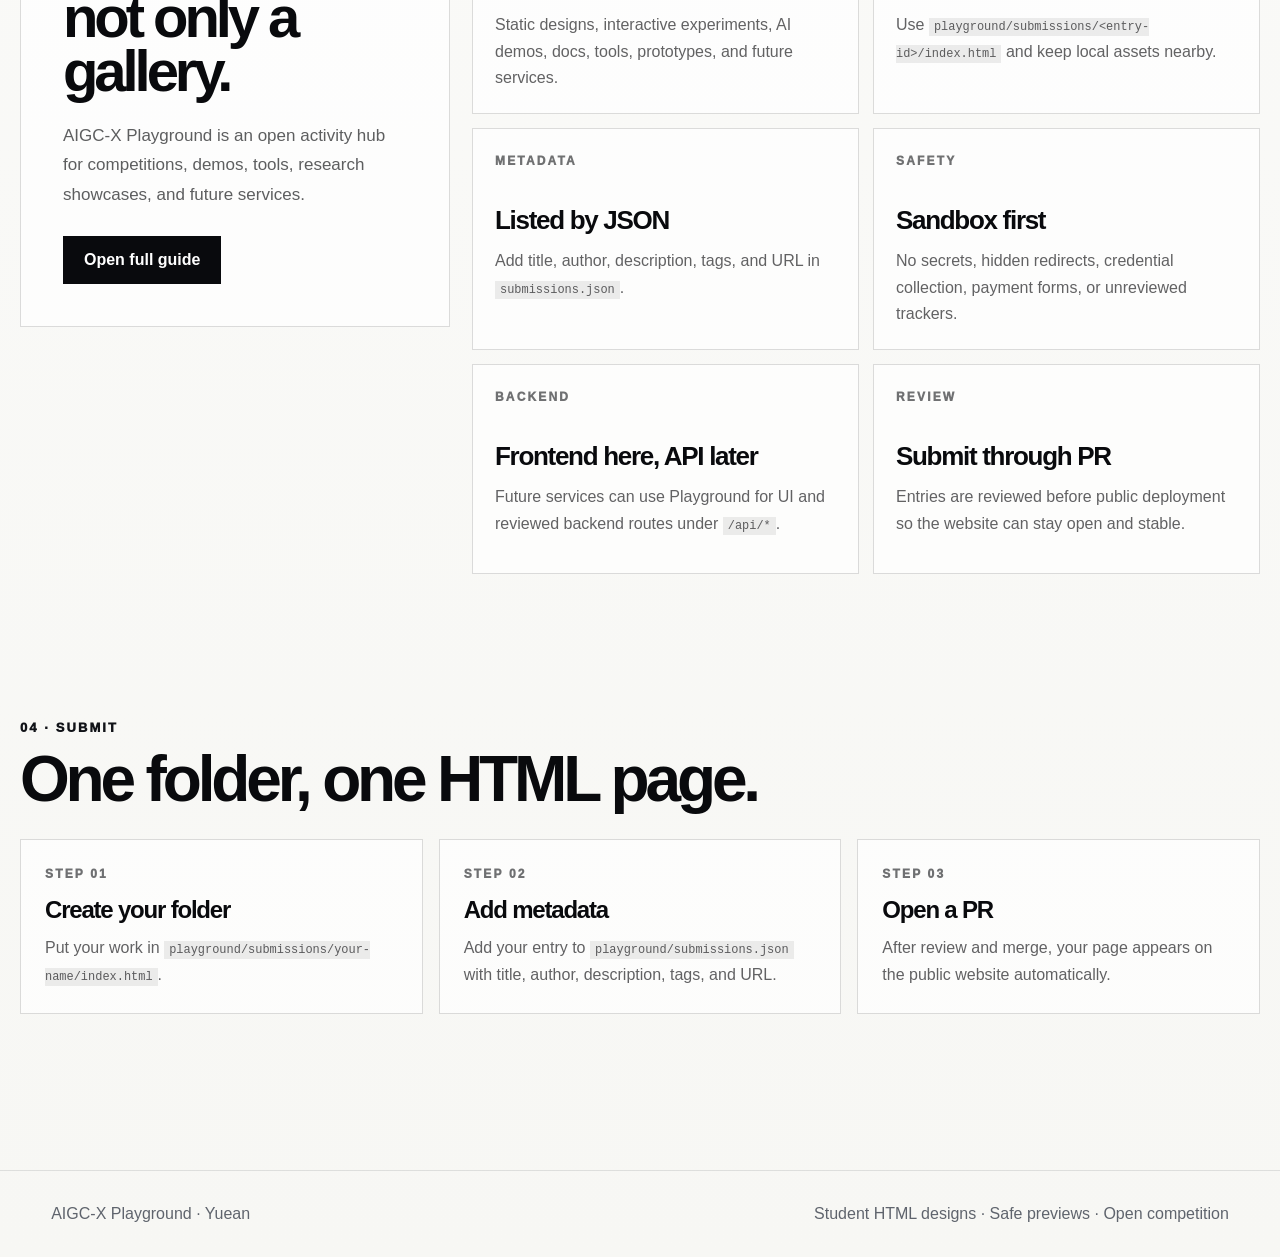
==== commit ea85bda2: "Split Playground styles 我是王越  Signed-off-by: wangyue789 <wangyue789@noreply.gitcode.com>" ====
--- a/playground/index.html
+++ b/playground/index.html
@@ -7,7 +7,8 @@
   <meta name="description" content="AIGC-X Playground is a competition gallery for student-built HTML designs." />
   <meta name="theme-color" content="#ffffff" />
   <link rel="icon" type="image/png" href="../assets/favicon.png" />
-  <link rel="stylesheet" href="../styles.css?v=20260609-playground" />
+  <link rel="stylesheet" href="../styles.css?v=20260611-playground-split" />
+  <link rel="stylesheet" href="./playground.css?v=20260611-playground-split" />
 </head>
 <body class="playground-page">
   <div class="noise"></div>
@@ -186,6 +187,6 @@
     <span>Student HTML designs · Safe previews · Open competition</span>
   </footer>
 
-  <script src="./playground.js?v=20260609-playground" defer></script>
+  <script src="./playground.js?v=20260611-playground-split" defer></script>
 </body>
 </html>
--- a/styles.css
+++ b/styles.css
@@ -634,330 +634,3 @@
     will-change: auto;
   }
 }
-
-/* Playground */
-.playground-page {
-  min-height: 100vh;
-  background:
-    radial-gradient(circle at 74% 12%, rgba(9,10,13,.07), transparent 32%),
-    linear-gradient(180deg, #fff 0%, #f7f7f4 100%);
-}
-.playground-main {
-  padding: 132px 0 72px;
-}
-.playground-hero {
-  min-height: 56vh;
-  display: flex;
-  flex-direction: column;
-  justify-content: center;
-  padding: clamp(44px, 7vw, 90px) 0;
-}
-.playground-kicker,
-.preview-label,
-.submission-author,
-.submit-grid article span {
-  color: rgba(9,10,13,.58);
-  font-size: 12px;
-  font-weight: 950;
-  letter-spacing: .18em;
-  text-transform: uppercase;
-}
-.playground-hero h1 {
-  width: min(980px, 100%);
-  margin: 0;
-  font-size: clamp(58px, 10vw, 148px);
-  line-height: .84;
-  letter-spacing: -.075em;
-  text-transform: none;
-}
-.playground-lede {
-  width: min(760px, 100%);
-  margin: 28px 0 0;
-  color: rgba(9,10,13,.68);
-  font-size: clamp(18px, 2vw, 24px);
-  line-height: 1.65;
-}
-.playground-actions {
-  display: flex;
-  flex-wrap: wrap;
-  gap: 12px;
-  margin-top: 34px;
-}
-.playground-panel,
-.playground-submit {
-  padding: 72px 0;
-}
-.playground-layout {
-  display: grid;
-  grid-template-columns: minmax(280px, 400px) minmax(0, 1fr);
-  gap: 22px;
-  align-items: start;
-}
-.submission-list {
-  display: grid;
-  gap: 14px;
-}
-.submission-card {
-  display: grid;
-  gap: 18px;
-  padding: 22px;
-  border: 1px solid rgba(9,10,13,.14);
-  background: rgba(255,255,255,.72);
-  transition: border-color .2s ease, box-shadow .2s ease, transform .2s ease;
-}
-.submission-card.is-active,
-.submission-card:hover {
-  border-color: rgba(9,10,13,.42);
-  box-shadow: 0 18px 50px rgba(9,10,13,.08);
-  transform: translateY(-2px);
-}
-.submission-card h3 {
-  margin: 8px 0 10px;
-  font-size: 26px;
-  letter-spacing: -.05em;
-}
-.submission-card p {
-  margin: 0;
-  color: rgba(9,10,13,.64);
-  line-height: 1.6;
-}
-.submission-tags {
-  display: flex;
-  flex-wrap: wrap;
-  gap: 8px;
-}
-.submission-tags span {
-  padding: 6px 9px;
-  border: 1px solid rgba(9,10,13,.14);
-  background: rgba(9,10,13,.035);
-  color: rgba(9,10,13,.7);
-  font-size: 11px;
-  font-weight: 850;
-  letter-spacing: .08em;
-  text-transform: uppercase;
-}
-.preview-stage {
-  position: sticky;
-  top: 104px;
-  overflow: hidden;
-  border: 1px solid rgba(9,10,13,.18);
-  background: #fff;
-  box-shadow: 0 30px 90px rgba(9,10,13,.1);
-}
-.preview-toolbar {
-  min-height: 70px;
-  display: flex;
-  align-items: center;
-  justify-content: space-between;
-  gap: 18px;
-  padding: 16px 18px;
-  border-bottom: 1px solid rgba(9,10,13,.12);
-  background: rgba(255,255,255,.9);
-}
-.preview-toolbar strong {
-  display: block;
-  margin-top: 4px;
-  font-size: 16px;
-}
-.preview-open {
-  color: rgba(9,10,13,.72);
-  font-size: 12px;
-  font-weight: 950;
-  letter-spacing: .12em;
-  text-transform: uppercase;
-}
-.preview-open[aria-disabled="true"] {
-  pointer-events: none;
-  opacity: .4;
-}
-#submissionFrame {
-  display: block;
-  width: 100%;
-  height: min(68vh, 720px);
-  min-height: 520px;
-  border: 0;
-  background: #fff;
-}
-.submit-grid {
-  display: grid;
-  grid-template-columns: repeat(3, minmax(0, 1fr));
-  gap: 16px;
-}
-.submit-grid article {
-  padding: 24px;
-  border: 1px solid rgba(9,10,13,.14);
-  background: rgba(255,255,255,.66);
-}
-.submit-grid h3 {
-  margin: 14px 0 10px;
-  font-size: 24px;
-  letter-spacing: -.05em;
-}
-.submit-grid p {
-  margin: 0;
-  color: rgba(9,10,13,.64);
-  line-height: 1.7;
-}
-.submit-grid code {
-  padding: 2px 5px;
-  background: rgba(9,10,13,.07);
-  font-size: .92em;
-}
-.submission-error {
-  padding: 22px;
-  border: 1px solid rgba(160,20,20,.22);
-  color: #8b1111;
-  background: rgba(160,20,20,.045);
-}
-@media (max-width: 980px) {
-  .playground-layout,
-  .submit-grid {
-    grid-template-columns: 1fr;
-  }
-  .preview-stage {
-    position: relative;
-    top: auto;
-  }
-}
-@media (max-width: 640px) {
-  .playground-main { padding-top: 104px; }
-  .playground-hero { min-height: auto; }
-  #submissionFrame { min-height: 440px; height: 62vh; }
-  .preview-toolbar { align-items: flex-start; flex-direction: column; }
-}
-.playground-guide {
-  padding: 72px 0;
-}
-.guide-layout {
-  display: grid;
-  grid-template-columns: minmax(280px, 430px) minmax(0, 1fr);
-  gap: 22px;
-  align-items: start;
-}
-.guide-intro,
-.guide-cards article {
-  border: 1px solid rgba(9,10,13,.14);
-  background: rgba(255,255,255,.68);
-}
-.guide-intro {
-  position: sticky;
-  top: 104px;
-  padding: clamp(26px, 4vw, 42px);
-}
-.guide-intro h3 {
-  margin: 0;
-  font-size: clamp(34px, 5vw, 58px);
-  line-height: .94;
-  letter-spacing: -.07em;
-}
-.guide-intro p {
-  margin: 22px 0 26px;
-  color: rgba(9,10,13,.66);
-  font-size: 17px;
-  line-height: 1.75;
-}
-.guide-cards {
-  display: grid;
-  grid-template-columns: repeat(2, minmax(0, 1fr));
-  gap: 14px;
-}
-.guide-cards article {
-  min-height: 210px;
-  padding: 22px;
-}
-.guide-cards span {
-  color: rgba(9,10,13,.58);
-  font-size: 12px;
-  font-weight: 950;
-  letter-spacing: .18em;
-  text-transform: uppercase;
-}
-.guide-cards h3 {
-  margin: 36px 0 12px;
-  font-size: 26px;
-  letter-spacing: -.05em;
-}
-.guide-cards p {
-  margin: 0;
-  color: rgba(9,10,13,.64);
-  line-height: 1.65;
-}
-.guide-cards code {
-  padding: 2px 5px;
-  background: rgba(9,10,13,.07);
-  font-size: .92em;
-}
-@media (max-width: 980px) {
-  .guide-layout,
-  .guide-cards {
-    grid-template-columns: 1fr;
-  }
-  .guide-intro {
-    position: relative;
-    top: auto;
-  }
-}
-.activity-hub {
-  padding: 72px 0;
-}
-.activity-grid {
-  display: grid;
-  grid-template-columns: repeat(3, minmax(0, 1fr));
-  gap: 16px;
-}
-.activity-card {
-  min-height: 270px;
-  display: flex;
-  flex-direction: column;
-  justify-content: space-between;
-  padding: 24px;
-  border: 1px solid rgba(9,10,13,.14);
-  background: rgba(255,255,255,.62);
-  transition: transform .2s ease, border-color .2s ease, box-shadow .2s ease;
-}
-.activity-card.is-live,
-.activity-card:hover {
-  border-color: rgba(9,10,13,.42);
-  box-shadow: 0 24px 70px rgba(9,10,13,.09);
-  transform: translateY(-2px);
-}
-.activity-card span {
-  color: rgba(9,10,13,.58);
-  font-size: 12px;
-  font-weight: 950;
-  letter-spacing: .18em;
-  text-transform: uppercase;
-}
-.activity-card h3 {
-  margin: auto 0 14px;
-  font-size: clamp(28px, 3vw, 42px);
-  line-height: .95;
-  letter-spacing: -.06em;
-}
-.activity-card p {
-  margin: 0;
-  color: rgba(9,10,13,.64);
-  line-height: 1.65;
-}
-.activity-card a {
-  width: fit-content;
-  margin-top: 22px;
-  border-bottom: 1px solid currentColor;
-  font-size: 12px;
-  font-weight: 950;
-  letter-spacing: .12em;
-  text-transform: uppercase;
-}
-@media (max-width: 980px) {
-  .activity-grid {
-    grid-template-columns: repeat(2, minmax(0, 1fr));
-  }
-}
-@media (max-width: 640px) {
-  .activity-grid {
-    grid-template-columns: 1fr;
-  }
-  .activity-card {
-    min-height: 220px;
-  }
-}
--- a/playground/playground.css
+++ b/playground/playground.css
@@ -0,0 +1,327 @@
+/* Playground */
+.playground-page {
+  min-height: 100vh;
+  background:
+    radial-gradient(circle at 74% 12%, rgba(9,10,13,.07), transparent 32%),
+    linear-gradient(180deg, #fff 0%, #f7f7f4 100%);
+}
+.playground-main {
+  padding: 170px 0 84px;
+}
+.playground-hero {
+  min-height: 62vh;
+  display: flex;
+  flex-direction: column;
+  justify-content: center;
+  padding: clamp(70px, 9vw, 128px) 0 clamp(96px, 11vw, 150px);
+}
+.playground-kicker,
+.preview-label,
+.submission-author,
+.submit-grid article span {
+  color: rgba(9,10,13,.58);
+  font-size: 12px;
+  font-weight: 950;
+  letter-spacing: .18em;
+  text-transform: uppercase;
+}
+.playground-hero h1 {
+  width: min(980px, 100%);
+  margin: 0;
+  font-size: clamp(46px, 7.8vw, 106px);
+  line-height: 1.02;
+  letter-spacing: -.045em;
+  text-transform: none;
+  font-weight: 900;
+}
+.playground-lede {
+  width: min(760px, 100%);
+  margin: 56px 0 0;
+  color: rgba(9,10,13,.68);
+  font-size: clamp(18px, 2vw, 24px);
+  line-height: 1.65;
+}
+.playground-actions {
+  display: flex;
+  flex-wrap: wrap;
+  gap: 12px;
+  margin-top: 52px;
+}
+.playground-panel,
+.playground-submit {
+  padding: 72px 0;
+}
+.playground-layout {
+  display: grid;
+  grid-template-columns: minmax(280px, 400px) minmax(0, 1fr);
+  gap: 22px;
+  align-items: start;
+}
+.submission-list {
+  display: grid;
+  gap: 14px;
+}
+.submission-card {
+  display: grid;
+  gap: 18px;
+  padding: 22px;
+  border: 1px solid rgba(9,10,13,.14);
+  background: rgba(255,255,255,.72);
+  transition: border-color .2s ease, box-shadow .2s ease, transform .2s ease;
+}
+.submission-card.is-active,
+.submission-card:hover {
+  border-color: rgba(9,10,13,.42);
+  box-shadow: 0 18px 50px rgba(9,10,13,.08);
+  transform: translateY(-2px);
+}
+.submission-card h3 {
+  margin: 8px 0 10px;
+  font-size: 26px;
+  letter-spacing: -.05em;
+}
+.submission-card p {
+  margin: 0;
+  color: rgba(9,10,13,.64);
+  line-height: 1.6;
+}
+.submission-tags {
+  display: flex;
+  flex-wrap: wrap;
+  gap: 8px;
+}
+.submission-tags span {
+  padding: 6px 9px;
+  border: 1px solid rgba(9,10,13,.14);
+  background: rgba(9,10,13,.035);
+  color: rgba(9,10,13,.7);
+  font-size: 11px;
+  font-weight: 850;
+  letter-spacing: .08em;
+  text-transform: uppercase;
+}
+.preview-stage {
+  position: sticky;
+  top: 104px;
+  overflow: hidden;
+  border: 1px solid rgba(9,10,13,.18);
+  background: #fff;
+  box-shadow: 0 30px 90px rgba(9,10,13,.1);
+}
+.preview-toolbar {
+  min-height: 70px;
+  display: flex;
+  align-items: center;
+  justify-content: space-between;
+  gap: 18px;
+  padding: 16px 18px;
+  border-bottom: 1px solid rgba(9,10,13,.12);
+  background: rgba(255,255,255,.9);
+}
+.preview-toolbar strong {
+  display: block;
+  margin-top: 4px;
+  font-size: 16px;
+}
+.preview-open {
+  color: rgba(9,10,13,.72);
+  font-size: 12px;
+  font-weight: 950;
+  letter-spacing: .12em;
+  text-transform: uppercase;
+}
+.preview-open[aria-disabled="true"] {
+  pointer-events: none;
+  opacity: .4;
+}
+#submissionFrame {
+  display: block;
+  width: 100%;
+  height: min(68vh, 720px);
+  min-height: 520px;
+  border: 0;
+  background: #fff;
+}
+.submit-grid {
+  display: grid;
+  grid-template-columns: repeat(3, minmax(0, 1fr));
+  gap: 16px;
+}
+.submit-grid article {
+  padding: 24px;
+  border: 1px solid rgba(9,10,13,.14);
+  background: rgba(255,255,255,.66);
+}
+.submit-grid h3 {
+  margin: 14px 0 10px;
+  font-size: 24px;
+  letter-spacing: -.05em;
+}
+.submit-grid p {
+  margin: 0;
+  color: rgba(9,10,13,.64);
+  line-height: 1.7;
+}
+.submit-grid code {
+  padding: 2px 5px;
+  background: rgba(9,10,13,.07);
+  font-size: .92em;
+}
+.submission-error {
+  padding: 22px;
+  border: 1px solid rgba(160,20,20,.22);
+  color: #8b1111;
+  background: rgba(160,20,20,.045);
+}
+@media (max-width: 980px) {
+  .playground-layout,
+  .submit-grid {
+    grid-template-columns: 1fr;
+  }
+  .preview-stage {
+    position: relative;
+    top: auto;
+  }
+}
+@media (max-width: 640px) {
+  .playground-main { padding-top: 118px; }
+  .playground-hero { min-height: auto; }
+  #submissionFrame { min-height: 440px; height: 62vh; }
+  .preview-toolbar { align-items: flex-start; flex-direction: column; }
+}
+.playground-guide {
+  padding: 72px 0;
+}
+.guide-layout {
+  display: grid;
+  grid-template-columns: minmax(280px, 430px) minmax(0, 1fr);
+  gap: 22px;
+  align-items: start;
+}
+.guide-intro,
+.guide-cards article {
+  border: 1px solid rgba(9,10,13,.14);
+  background: rgba(255,255,255,.68);
+}
+.guide-intro {
+  position: sticky;
+  top: 104px;
+  padding: clamp(26px, 4vw, 42px);
+}
+.guide-intro h3 {
+  margin: 0;
+  font-size: clamp(34px, 5vw, 58px);
+  line-height: .94;
+  letter-spacing: -.07em;
+}
+.guide-intro p {
+  margin: 22px 0 26px;
+  color: rgba(9,10,13,.66);
+  font-size: 17px;
+  line-height: 1.75;
+}
+.guide-cards {
+  display: grid;
+  grid-template-columns: repeat(2, minmax(0, 1fr));
+  gap: 14px;
+}
+.guide-cards article {
+  min-height: 210px;
+  padding: 22px;
+}
+.guide-cards span {
+  color: rgba(9,10,13,.58);
+  font-size: 12px;
+  font-weight: 950;
+  letter-spacing: .18em;
+  text-transform: uppercase;
+}
+.guide-cards h3 {
+  margin: 36px 0 12px;
+  font-size: 26px;
+  letter-spacing: -.05em;
+}
+.guide-cards p {
+  margin: 0;
+  color: rgba(9,10,13,.64);
+  line-height: 1.65;
+}
+.guide-cards code {
+  padding: 2px 5px;
+  background: rgba(9,10,13,.07);
+  font-size: .92em;
+}
+@media (max-width: 980px) {
+  .guide-layout,
+  .guide-cards {
+    grid-template-columns: 1fr;
+  }
+  .guide-intro {
+    position: relative;
+    top: auto;
+  }
+}
+.activity-hub {
+  padding: 108px 0 72px;
+}
+.activity-grid {
+  display: grid;
+  grid-template-columns: repeat(3, minmax(0, 1fr));
+  gap: 16px;
+}
+.activity-card {
+  min-height: 270px;
+  display: flex;
+  flex-direction: column;
+  justify-content: space-between;
+  padding: 24px;
+  border: 1px solid rgba(9,10,13,.14);
+  background: rgba(255,255,255,.62);
+  transition: transform .2s ease, border-color .2s ease, box-shadow .2s ease;
+}
+.activity-card.is-live,
+.activity-card:hover {
+  border-color: rgba(9,10,13,.42);
+  box-shadow: 0 24px 70px rgba(9,10,13,.09);
+  transform: translateY(-2px);
+}
+.activity-card span {
+  color: rgba(9,10,13,.58);
+  font-size: 12px;
+  font-weight: 950;
+  letter-spacing: .18em;
+  text-transform: uppercase;
+}
+.activity-card h3 {
+  margin: auto 0 14px;
+  font-size: clamp(28px, 3vw, 42px);
+  line-height: .95;
+  letter-spacing: -.06em;
+}
+.activity-card p {
+  margin: 0;
+  color: rgba(9,10,13,.64);
+  line-height: 1.65;
+}
+.activity-card a {
+  width: fit-content;
+  margin-top: 22px;
+  border-bottom: 1px solid currentColor;
+  font-size: 12px;
+  font-weight: 950;
+  letter-spacing: .12em;
+  text-transform: uppercase;
+}
+@media (max-width: 980px) {
+  .activity-grid {
+    grid-template-columns: repeat(2, minmax(0, 1fr));
+  }
+}
+@media (max-width: 640px) {
+  .activity-grid {
+    grid-template-columns: 1fr;
+  }
+  .activity-card {
+    min-height: 220px;
+  }
+}
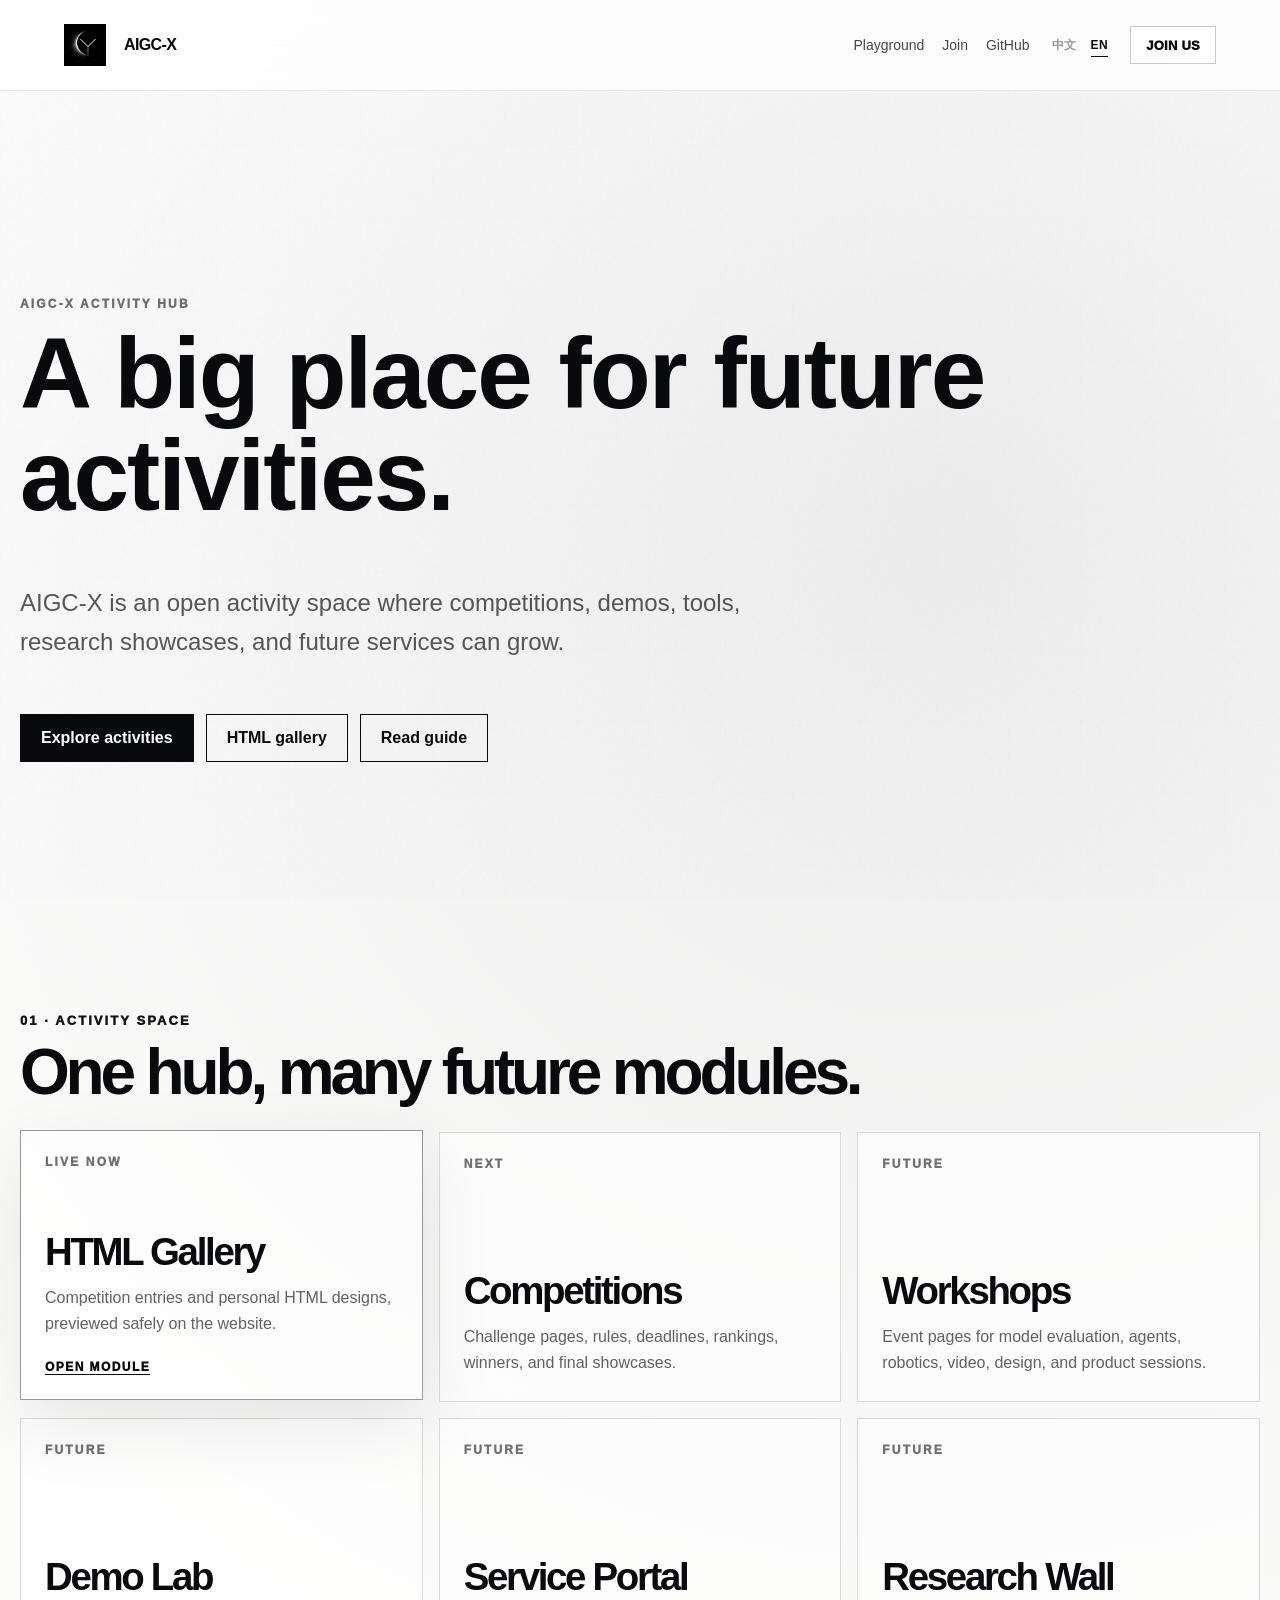
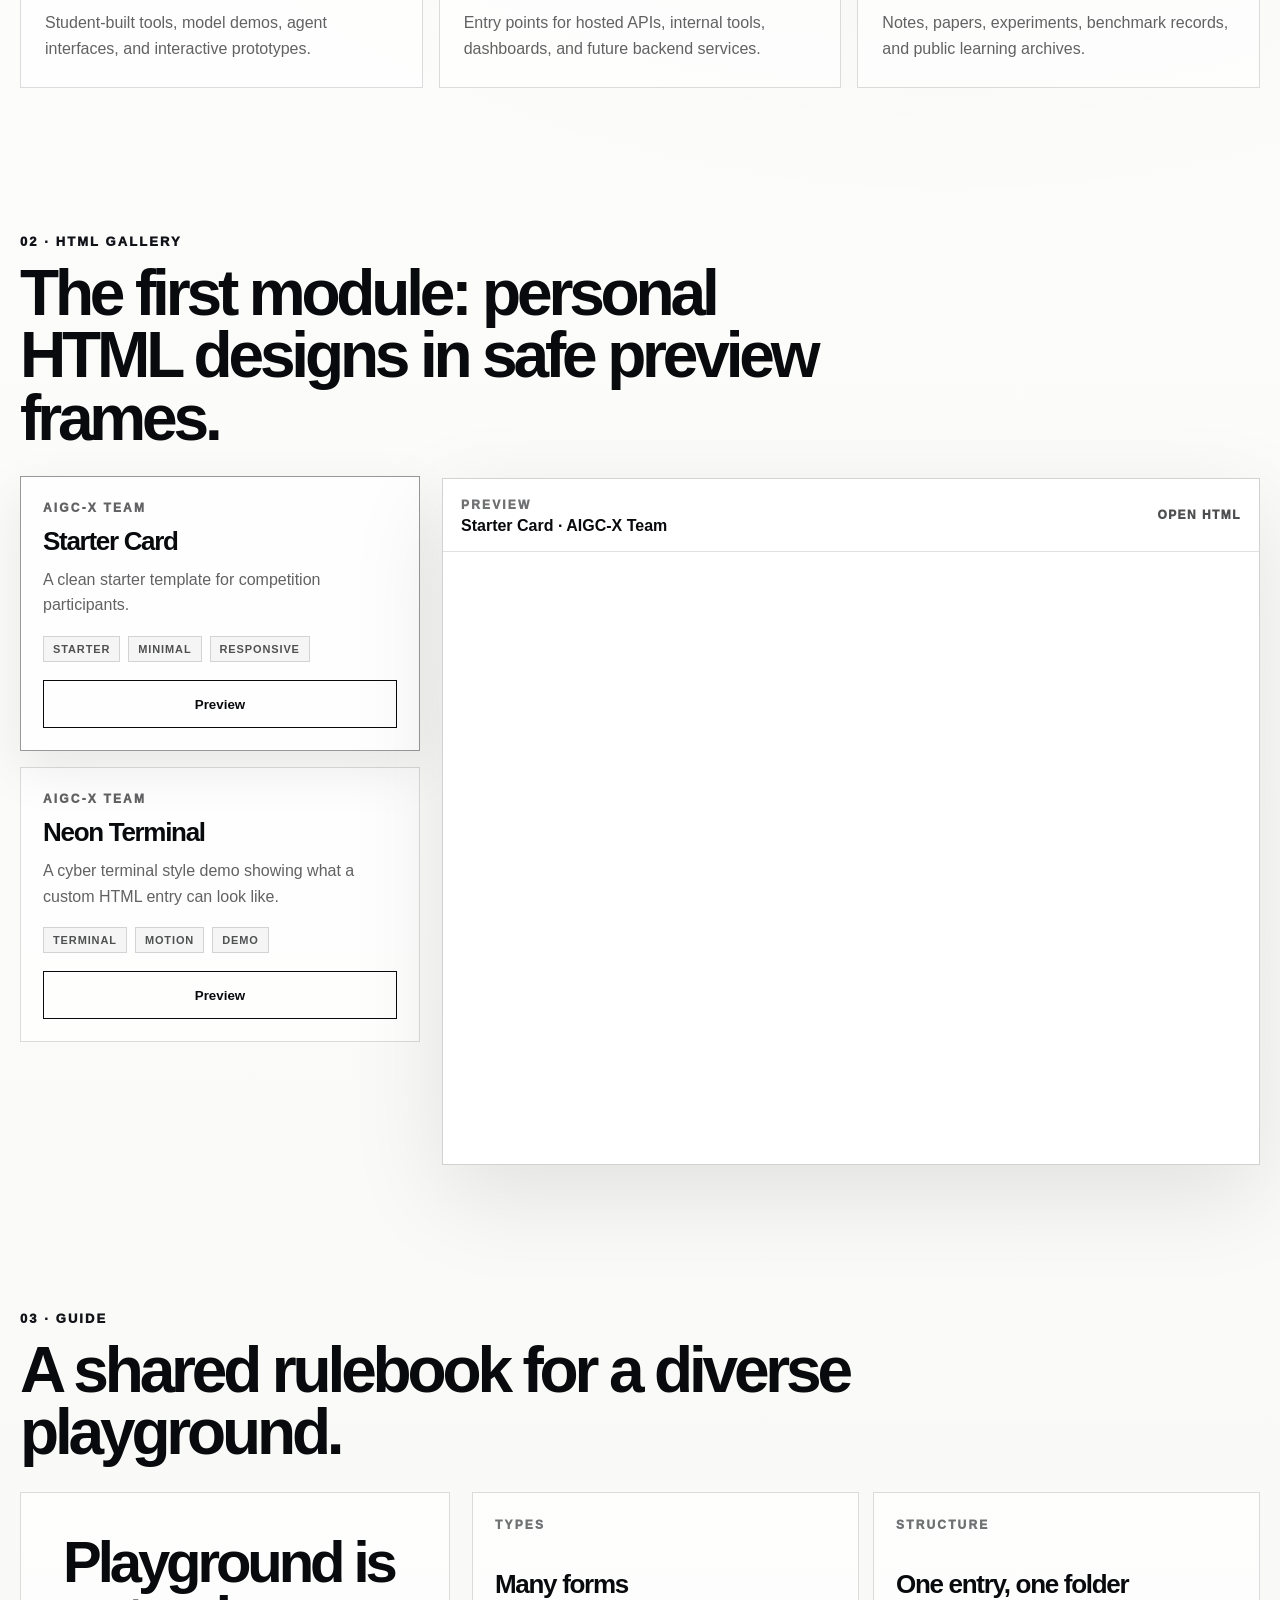
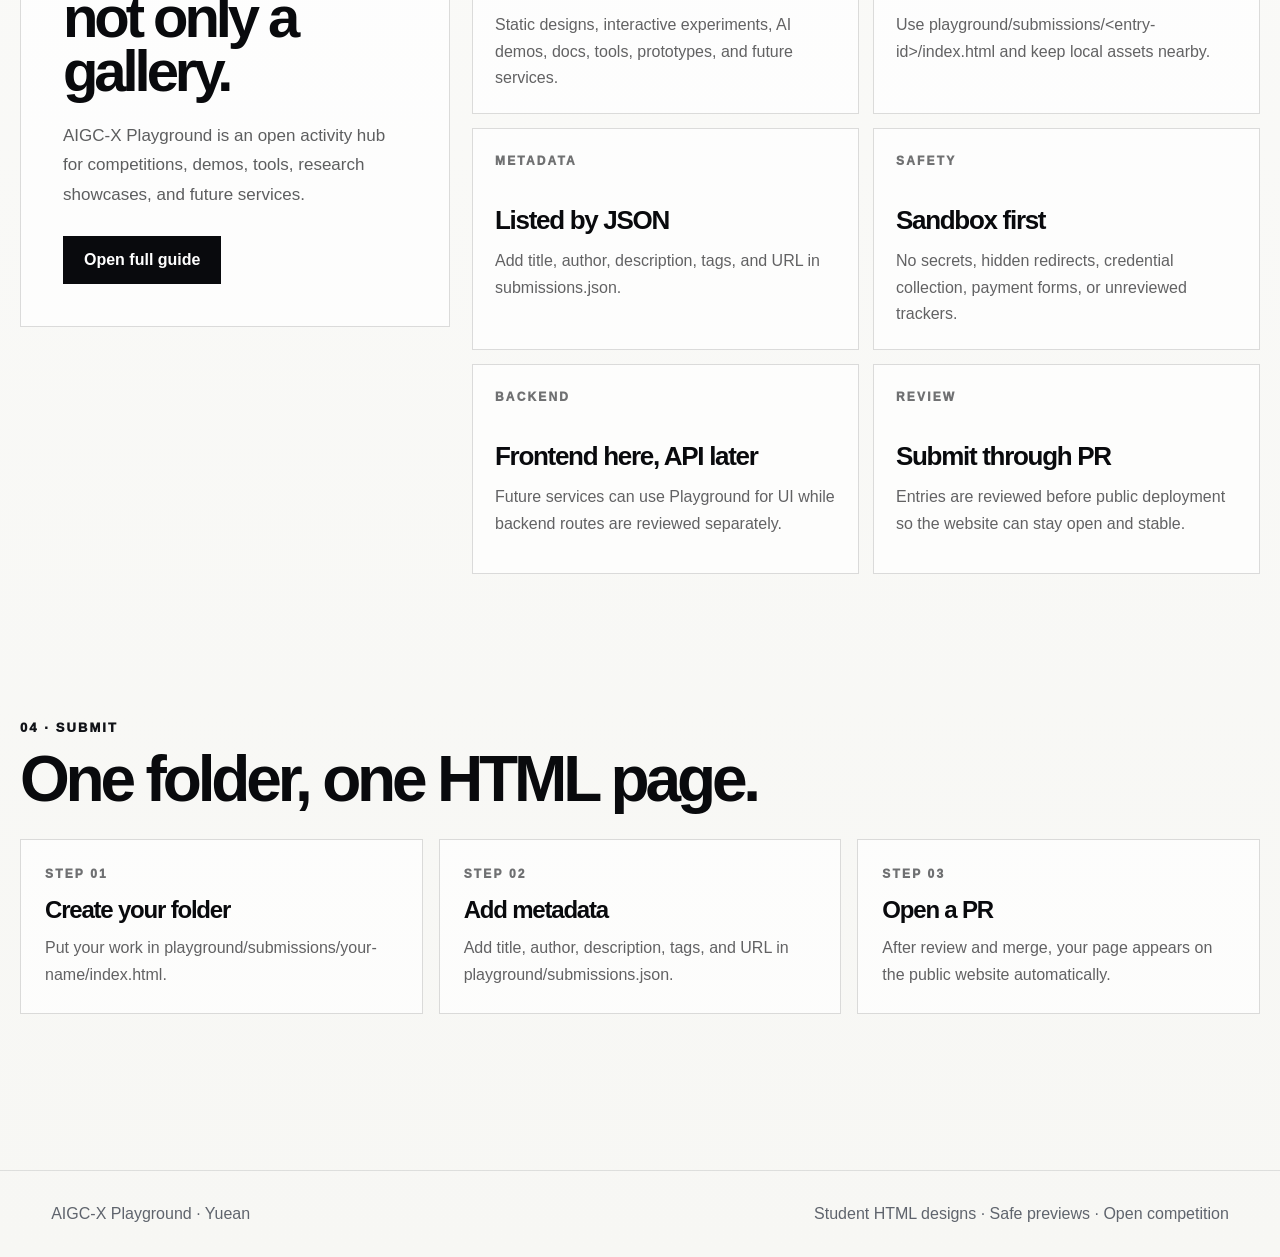
==== commit 857b8593: "Add regional language switch 我是王越  Signed-off-by: dsadsasdaddas <wangyue20060908@gmail.com>" ====
--- a/playground/index.html
+++ b/playground/index.html
@@ -7,8 +7,8 @@
   <meta name="description" content="AIGC-X Playground is a competition gallery for student-built HTML designs." />
   <meta name="theme-color" content="#ffffff" />
   <link rel="icon" type="image/png" href="../assets/favicon.png" />
-  <link rel="stylesheet" href="../styles.css?v=20260611-playground-split" />
-  <link rel="stylesheet" href="./playground.css?v=20260611-playground-split" />
+  <link rel="stylesheet" href="../styles.css?v=20260611-region" />
+  <link rel="stylesheet" href="./playground.css?v=20260611-region" />
 </head>
 <body class="playground-page">
   <div class="noise"></div>
@@ -20,82 +20,86 @@
     </a>
     <div class="nav-actions">
       <nav class="nav-links" aria-label="Main navigation">
-        <a href="./index.html" aria-current="page">Playground</a>
-        <a href="../join.html">Join</a>
-        <a href="https://github.com/Yueon-Labs" target="_blank" rel="noreferrer">GitHub</a>
+        <a href="./index.html" aria-current="page" data-i18n="nav.playground">Playground</a>
+        <a href="../join.html" data-i18n="nav.join">Join</a>
+        <a href="https://github.com/Yueon-Labs" target="_blank" rel="noreferrer" data-i18n="nav.github">GitHub</a>
       </nav>
-      <a class="nav-join" href="../join.html">Join us</a>
+      <div class="lang-switch" aria-label="Language switch">
+        <button type="button" data-lang-switch="zh" aria-pressed="false">中文</button>
+        <button type="button" data-lang-switch="en" aria-pressed="false">EN</button>
+      </div>
+      <a class="nav-join" href="../join.html" data-i18n="nav.joinUs">Join us</a>
     </div>
   </header>
 
   <main class="playground-main">
     <section class="section-shell playground-hero" aria-labelledby="playgroundTitle">
-      <p class="playground-kicker">AIGC-X Activity Hub</p>
-      <h1 id="playgroundTitle">A big place for future activities.</h1>
-      <p class="playground-lede">
+      <p class="playground-kicker" data-i18n="playground.kicker">AIGC-X Activity Hub</p>
+      <h1 id="playgroundTitle" data-i18n="playground.title">A big place for future activities.</h1>
+      <p class="playground-lede" data-i18n="playground.lede">
         AIGC-X 的开放活动空间：比赛、Demo、工具、研究展示和未来服务都会从这里生长。
       </p>
       <div class="playground-actions">
-        <a class="btn btn-primary" href="#activities">Explore activities</a>
-        <a class="btn btn-secondary" href="#gallery">HTML gallery</a>
-        <a class="btn btn-secondary" href="#guide">Read guide</a>
+        <a class="btn btn-primary" href="#activities" data-i18n="playground.cta.activities">Explore activities</a>
+        <a class="btn btn-secondary" href="#gallery" data-i18n="playground.cta.gallery">HTML gallery</a>
+        <a class="btn btn-secondary" href="#guide" data-i18n="playground.cta.guide">Read guide</a>
       </div>
     </section>
 
     <section class="section-shell activity-hub" id="activities" aria-labelledby="activitiesTitle">
       <div class="section-heading">
-        <span>01 · Activity space</span>
-        <h2 id="activitiesTitle">One hub, many future modules.</h2>
+        <span data-i18n="playground.activities.eyebrow">01 · Activity space</span>
+        <h2 id="activitiesTitle" data-i18n="playground.activities.title">One hub, many future modules.</h2>
       </div>
       <div class="activity-grid">
         <article class="activity-card is-live">
-          <span>Live now</span>
-          <h3>HTML Gallery</h3>
-          <p>Competition entries and personal HTML designs, previewed safely on the website.</p>
-          <a href="#gallery">Open module</a>
+          <span data-i18n="playground.card.live">Live now</span>
+          <h3 data-i18n="playground.html.title">HTML Gallery</h3>
+          <p data-i18n="playground.html.desc">Competition entries and personal HTML designs, previewed safely on the website.</p>
+          <a href="#gallery" data-i18n="playground.html.open">Open module</a>
         </article>
         <article class="activity-card">
-          <span>Next</span>
-          <h3>Competitions</h3>
-          <p>Challenge pages, rules, deadlines, rankings, winners, and final showcases.</p>
+          <span data-i18n="playground.card.next">Next</span>
+          <h3 data-i18n="playground.competitions.title">Competitions</h3>
+          <p data-i18n="playground.competitions.desc">Challenge pages, rules, deadlines, rankings, winners, and final showcases.</p>
         </article>
         <article class="activity-card">
-          <span>Future</span>
-          <h3>Workshops</h3>
-          <p>Event pages for model evaluation, agents, robotics, video, design, and product sessions.</p>
+          <span data-i18n="playground.card.future">Future</span>
+          <h3 data-i18n="playground.workshops.title">Workshops</h3>
+          <p data-i18n="playground.workshops.desc">Event pages for model evaluation, agents, robotics, video, design, and product sessions.</p>
         </article>
         <article class="activity-card">
-          <span>Future</span>
-          <h3>Demo Lab</h3>
-          <p>Student-built tools, model demos, agent interfaces, and interactive prototypes.</p>
+          <span data-i18n="playground.card.future">Future</span>
+          <h3 data-i18n="playground.demo.title">Demo Lab</h3>
+          <p data-i18n="playground.demo.desc">Student-built tools, model demos, agent interfaces, and interactive prototypes.</p>
         </article>
         <article class="activity-card">
-          <span>Future</span>
-          <h3>Service Portal</h3>
-          <p>Entry points for hosted APIs, internal tools, dashboards, and future backend services.</p>
+          <span data-i18n="playground.card.future">Future</span>
+          <h3 data-i18n="playground.service.title">Service Portal</h3>
+          <p data-i18n="playground.service.desc">Entry points for hosted APIs, internal tools, dashboards, and future backend services.</p>
         </article>
         <article class="activity-card">
-          <span>Future</span>
-          <h3>Research Wall</h3>
-          <p>Notes, papers, experiments, benchmark records, and public learning archives.</p>
+          <span data-i18n="playground.card.future">Future</span>
+          <h3 data-i18n="playground.research.title">Research Wall</h3>
+          <p data-i18n="playground.research.desc">Notes, papers, experiments, benchmark records, and public learning archives.</p>
         </article>
       </div>
     </section>
 
     <section class="section-shell playground-panel" id="gallery" aria-labelledby="galleryTitle">
       <div class="section-heading">
-        <span>02 · HTML Gallery</span>
-        <h2 id="galleryTitle">The first module: personal HTML designs in safe preview frames.</h2>
+        <span data-i18n="playground.gallery.eyebrow">02 · HTML Gallery</span>
+        <h2 id="galleryTitle" data-i18n="playground.gallery.title">The first module: personal HTML designs in safe preview frames.</h2>
       </div>
       <div class="playground-layout">
         <div class="submission-list" id="submissionList" aria-label="Competition submissions"></div>
         <section class="preview-stage" aria-label="Selected submission preview">
           <div class="preview-toolbar">
             <div>
-              <span class="preview-label">Preview</span>
-              <strong id="previewTitle">Select a submission</strong>
+              <span class="preview-label" data-i18n="playground.preview">Preview</span>
+              <strong id="previewTitle" data-i18n="playground.preview.empty">Select a submission</strong>
             </div>
-            <a class="preview-open" id="previewOpen" href="#" target="_blank" rel="noreferrer" aria-disabled="true">Open HTML</a>
+            <a class="preview-open" id="previewOpen" href="#" target="_blank" rel="noreferrer" aria-disabled="true" data-i18n="playground.preview.open">Open HTML</a>
           </div>
           <iframe
             id="submissionFrame"
@@ -110,48 +114,48 @@
 
     <section class="section-shell playground-guide" id="guide" aria-labelledby="guideTitle">
       <div class="section-heading">
-        <span>03 · Guide</span>
-        <h2 id="guideTitle">A shared rulebook for a diverse playground.</h2>
+        <span data-i18n="playground.guide.eyebrow">03 · Guide</span>
+        <h2 id="guideTitle" data-i18n="playground.guide.title">A shared rulebook for a diverse playground.</h2>
       </div>
       <div class="guide-layout">
         <article class="guide-intro">
-          <h3>Playground is not only a gallery.</h3>
-          <p>
+          <h3 data-i18n="playground.guide.intro.title">Playground is not only a gallery.</h3>
+          <p data-i18n="playground.guide.intro.body">
             AIGC-X Playground is an open activity hub for competitions, demos, tools,
             research showcases, and future services.
           </p>
-          <a class="btn btn-primary" href="./GUIDE.md" target="_blank" rel="noreferrer">Open full guide</a>
+          <a class="btn btn-primary" href="./GUIDE.md" target="_blank" rel="noreferrer" data-i18n="playground.guide.open">Open full guide</a>
         </article>
         <div class="guide-cards">
           <article>
-            <span>Types</span>
-            <h3>Many forms</h3>
-            <p>Static designs, interactive experiments, AI demos, docs, tools, prototypes, and future services.</p>
+            <span data-i18n="playground.guide.types.label">Types</span>
+            <h3 data-i18n="playground.guide.types.title">Many forms</h3>
+            <p data-i18n="playground.guide.types.body">Static designs, interactive experiments, AI demos, docs, tools, prototypes, and future services.</p>
           </article>
           <article>
-            <span>Structure</span>
-            <h3>One entry, one folder</h3>
-            <p>Use <code>playground/submissions/&lt;entry-id&gt;/index.html</code> and keep local assets nearby.</p>
+            <span data-i18n="playground.guide.structure.label">Structure</span>
+            <h3 data-i18n="playground.guide.structure.title">One entry, one folder</h3>
+            <p data-i18n="playground.guide.structure.body">Use playground/submissions/&lt;entry-id&gt;/index.html and keep local assets nearby.</p>
           </article>
           <article>
-            <span>Metadata</span>
-            <h3>Listed by JSON</h3>
-            <p>Add title, author, description, tags, and URL in <code>submissions.json</code>.</p>
+            <span data-i18n="playground.guide.metadata.label">Metadata</span>
+            <h3 data-i18n="playground.guide.metadata.title">Listed by JSON</h3>
+            <p data-i18n="playground.guide.metadata.body">Add title, author, description, tags, and URL in submissions.json.</p>
           </article>
           <article>
-            <span>Safety</span>
-            <h3>Sandbox first</h3>
-            <p>No secrets, hidden redirects, credential collection, payment forms, or unreviewed trackers.</p>
+            <span data-i18n="playground.guide.safety.label">Safety</span>
+            <h3 data-i18n="playground.guide.safety.title">Sandbox first</h3>
+            <p data-i18n="playground.guide.safety.body">No secrets, hidden redirects, credential collection, payment forms, or unreviewed trackers.</p>
           </article>
           <article>
-            <span>Backend</span>
-            <h3>Frontend here, API later</h3>
-            <p>Future services can use Playground for UI and reviewed backend routes under <code>/api/*</code>.</p>
+            <span data-i18n="playground.guide.backend.label">Backend</span>
+            <h3 data-i18n="playground.guide.backend.title">Frontend here, API later</h3>
+            <p data-i18n="playground.guide.backend.body">Future services can use Playground for UI while backend routes are reviewed separately.</p>
           </article>
           <article>
-            <span>Review</span>
-            <h3>Submit through PR</h3>
-            <p>Entries are reviewed before public deployment so the website can stay open and stable.</p>
+            <span data-i18n="playground.guide.review.label">Review</span>
+            <h3 data-i18n="playground.guide.review.title">Submit through PR</h3>
+            <p data-i18n="playground.guide.review.body">Entries are reviewed before public deployment so the website can stay open and stable.</p>
           </article>
         </div>
       </div>
@@ -159,24 +163,24 @@
 
     <section class="section-shell playground-submit" id="submit" aria-labelledby="submitTitle">
       <div class="section-heading">
-        <span>04 · Submit</span>
-        <h2 id="submitTitle">One folder, one HTML page.</h2>
+        <span data-i18n="playground.submit.eyebrow">04 · Submit</span>
+        <h2 id="submitTitle" data-i18n="playground.submit.title">One folder, one HTML page.</h2>
       </div>
       <div class="submit-grid">
         <article>
-          <span>Step 01</span>
-          <h3>Create your folder</h3>
-          <p>Put your work in <code>playground/submissions/your-name/index.html</code>.</p>
+          <span data-i18n="playground.step1.label">Step 01</span>
+          <h3 data-i18n="playground.step1.title">Create your folder</h3>
+          <p data-i18n="playground.step1.body">Put your work in playground/submissions/your-name/index.html.</p>
         </article>
         <article>
-          <span>Step 02</span>
-          <h3>Add metadata</h3>
-          <p>Add your entry to <code>playground/submissions.json</code> with title, author, description, tags, and URL.</p>
+          <span data-i18n="playground.step2.label">Step 02</span>
+          <h3 data-i18n="playground.step2.title">Add metadata</h3>
+          <p data-i18n="playground.step2.body">Add title, author, description, tags, and URL in playground/submissions.json.</p>
         </article>
         <article>
-          <span>Step 03</span>
-          <h3>Open a PR</h3>
-          <p>After review and merge, your page appears on the public website automatically.</p>
+          <span data-i18n="playground.step3.label">Step 03</span>
+          <h3 data-i18n="playground.step3.title">Open a PR</h3>
+          <p data-i18n="playground.step3.body">After review and merge, your page appears on the public website automatically.</p>
         </article>
       </div>
     </section>
@@ -184,9 +188,10 @@
 
   <footer class="footer">
     <span>AIGC-X Playground · Yuean</span>
-    <span>Student HTML designs · Safe previews · Open competition</span>
+    <span data-i18n="footer.playground">Student HTML designs · Safe previews · Open competition</span>
   </footer>
 
-  <script src="./playground.js?v=20260611-playground-split" defer></script>
+  <script src="../i18n.js?v=20260611-region" defer></script>
+  <script src="./playground.js?v=20260611-region" defer></script>
 </body>
 </html>
--- a/styles.css
+++ b/styles.css
@@ -342,6 +342,7 @@
 .scope-card span { color: rgba(9,10,13,.52); font-size: 13px; font-weight: 950; }
 .scope-card h3 { margin: 44px 0 12px; font-size: 25px; letter-spacing: -.04em; }
 .scope-card p { margin: 0; color: #5f646d; line-height: 1.7; }
+:lang(en) .scope-card p { font-weight: 500; color: #505762; }
 .project-section { padding-bottom: 110px; }
 .project-card {
   display: flex; align-items: flex-end; justify-content: space-between; gap: 28px;
@@ -634,3 +635,43 @@
     will-change: auto;
   }
 }
+
+.lang-switch {
+  display: inline-flex;
+  align-items: center;
+  gap: 10px;
+  min-height: 32px;
+  padding: 0 2px;
+}
+.lang-switch button {
+  position: relative;
+  appearance: none;
+  border: 0;
+  background: transparent;
+  color: rgba(9,10,13,.42);
+  min-height: 30px;
+  padding: 0 2px;
+  font: inherit;
+  font-size: 12px;
+  font-weight: 800;
+  letter-spacing: .04em;
+  line-height: 1;
+  cursor: pointer;
+  transition: color .2s ease, opacity .2s ease;
+}
+.lang-switch button:hover,
+.lang-switch button.is-active {
+  color: var(--ink);
+}
+.lang-switch button.is-active::after {
+  content: "";
+  position: absolute;
+  left: 2px;
+  right: 2px;
+  bottom: 3px;
+  height: 1px;
+  background: currentColor;
+}
+@media (max-width: 760px) {
+  .lang-switch { display: none; }
+}
--- a/playground/playground.css
+++ b/playground/playground.css
@@ -33,6 +33,12 @@
   letter-spacing: -.045em;
   text-transform: none;
   font-weight: 900;
+}
+:lang(en) .playground-hero h1 {
+  letter-spacing: -.02em;
+}
+:lang(zh) .playground-hero h1 {
+  letter-spacing: -.015em;
 }
 .playground-lede {
   width: min(760px, 100%);
